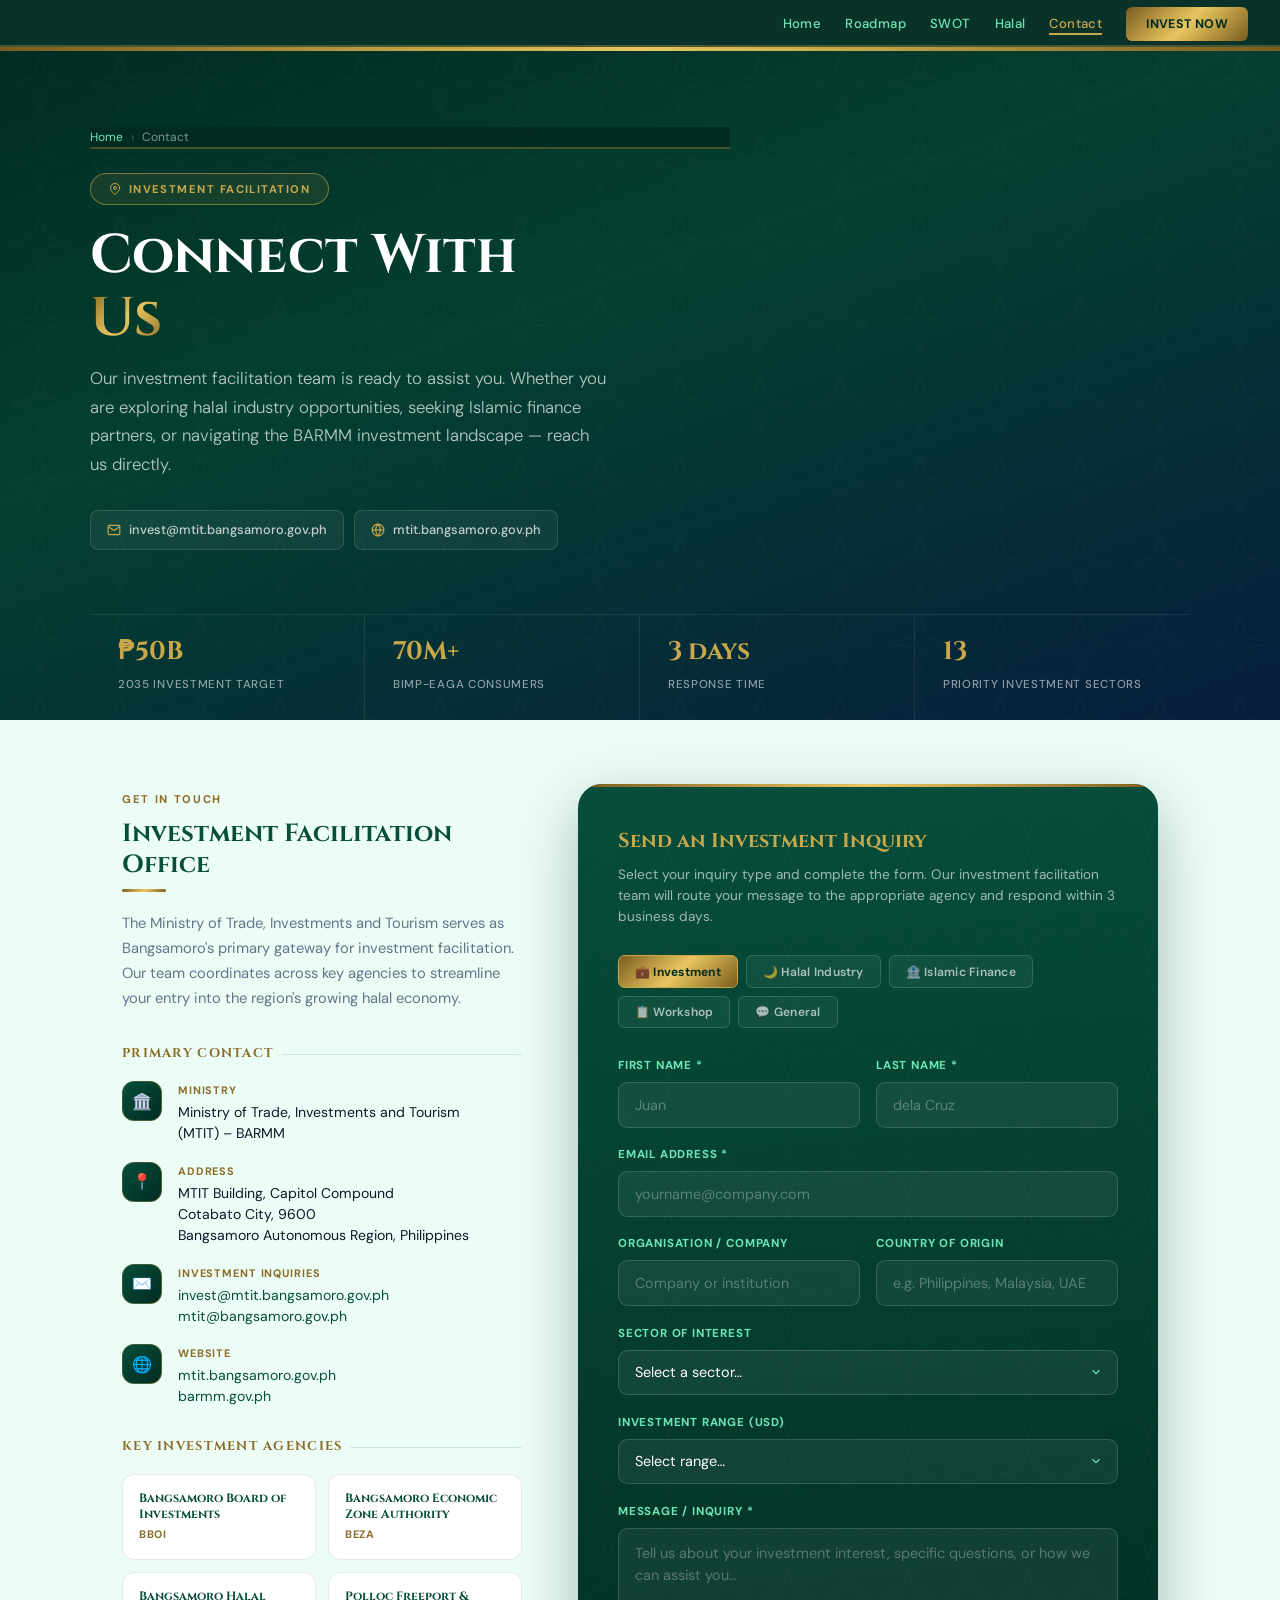
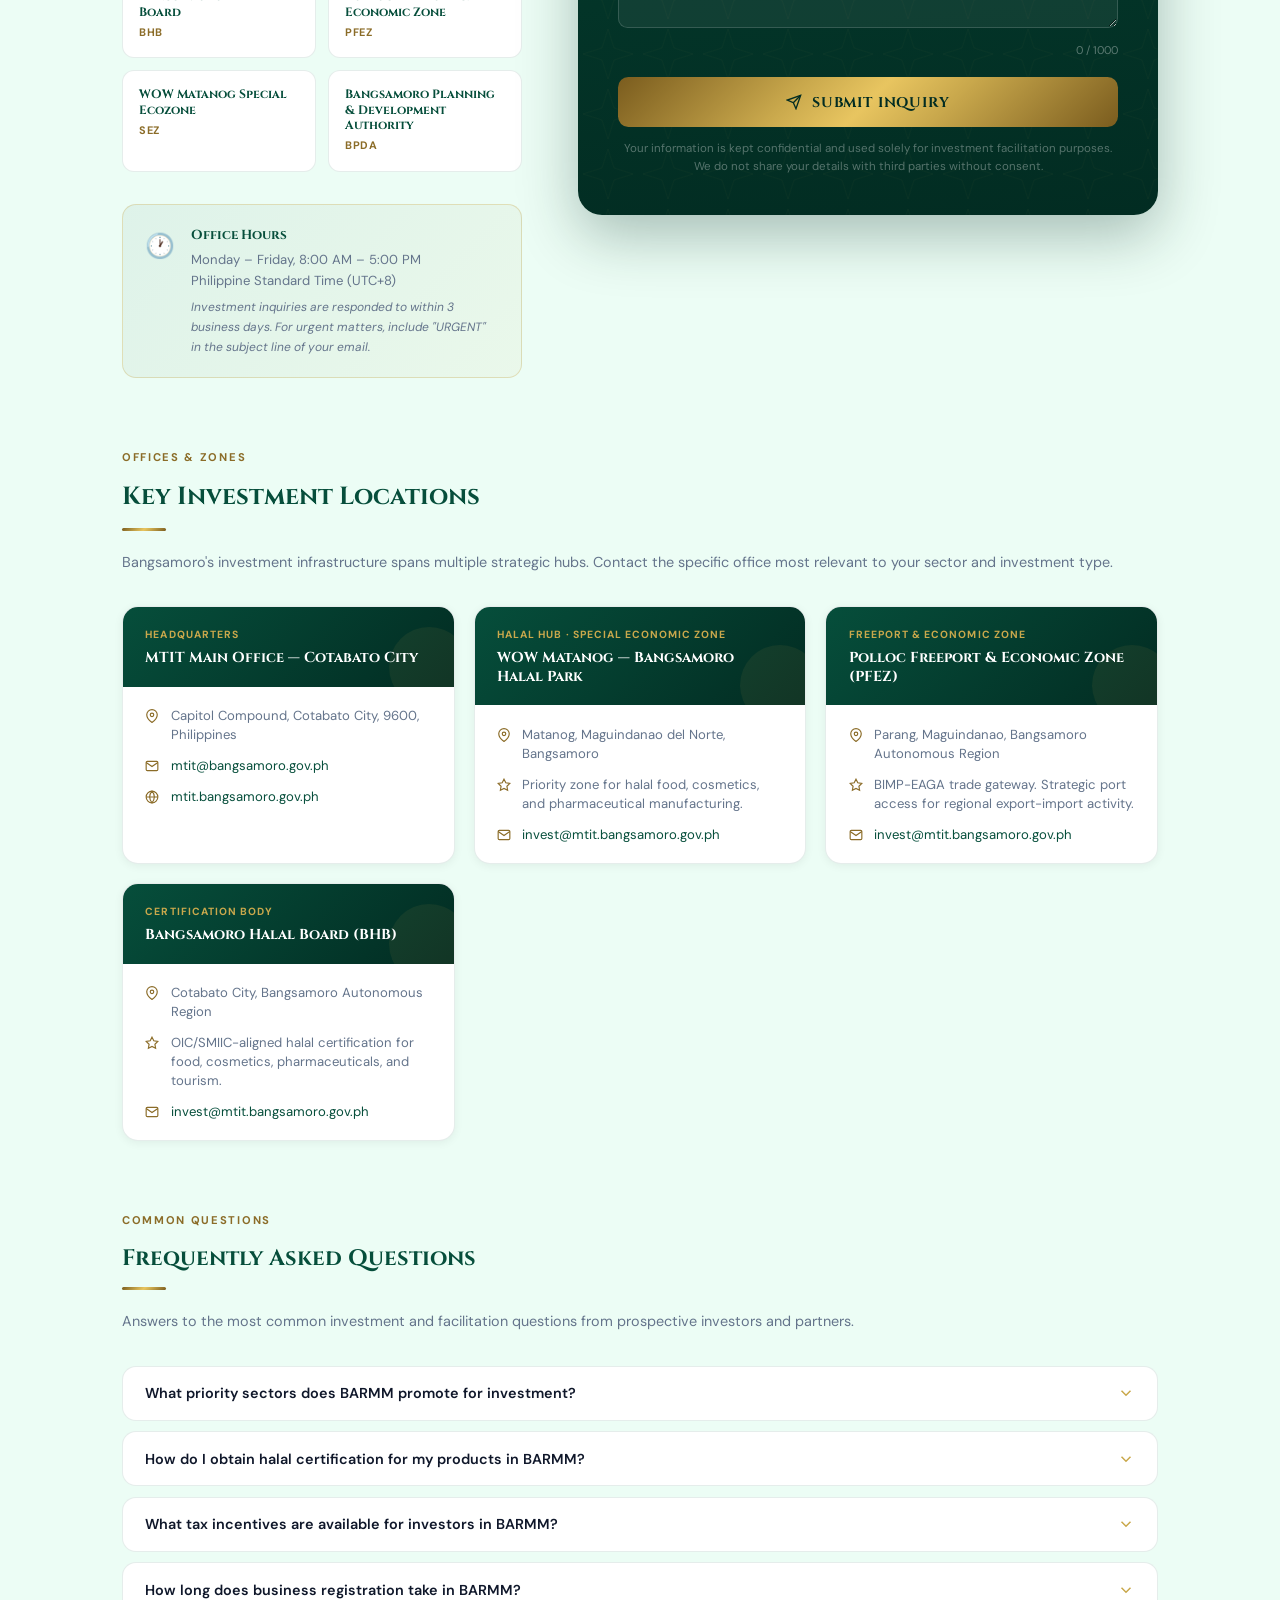
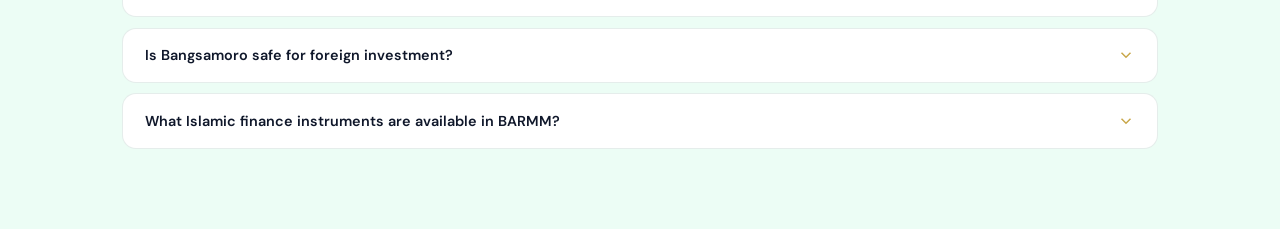
==== public/contact.html @ 267a3808 "Rename contact.html to public/contact.html" ====
<!DOCTYPE html>
<html lang="en">
<head>
  <!-- Google tag (gtag.js) -->
<script async src="https://www.googletagmanager.com/gtag/js?id=G-2CNG7D15Q7"></script>
<script>
  window.dataLayer = window.dataLayer || [];
  function gtag(){dataLayer.push(arguments);}
  gtag('js', new Date());

  gtag('config', 'G-2CNG7D15Q7');
</script>
<meta charset="UTF-8">
<meta name="viewport" content="width=device-width, initial-scale=1.0">
<meta name="description" content="Contact MTIT-BARMM — Ministry of Trade, Investments and Tourism, Bangsamoro Autonomous Region. Reach our investment facilitation team for inquiries about halal industry, Islamic finance, and business opportunities.">
<title>Contact Us | MTIT–BARMM Investment Facilitation</title>
<link href="https://fonts.googleapis.com/css2?family=Cinzel:wght@400;600;700;900&family=DM+Sans:ital,wght@0,300;0,400;0,500;0,600;1,400&display=swap" rel="stylesheet">
<style>
/* ===== DESIGN TOKENS ===== */
:root{
  --dark-green:#022c22; --primary-green:#064e3b; --mid-green:#065f46;
  --light-green:#6ee7b7; --cream:#ecfdf5; --white:#ffffff;
  --text-dark:#0f172a; --text-muted:#64748b;
  --gold:#C9A84C; --gold-light:#E8C560; --gold-dark:#8B6C28;
  --gold-border:rgba(201,168,76,0.32); --gold-border-strong:rgba(201,168,76,0.55);
  --gold-glow:rgba(201,168,76,0.18);
  --gold-grad:linear-gradient(135deg,#7a5c1e 0%,#c9a84c 35%,#e8c560 50%,#c9a84c 65%,#7a5c1e 100%);
  --shadow-sm:0 2px 10px rgba(0,0,0,.06);
  --shadow-md:0 8px 30px rgba(0,0,0,.1);
  --shadow-lg:0 20px 60px rgba(0,0,0,.15);
}
*{margin:0;padding:0;box-sizing:border-box;}
html{scroll-behavior:smooth;}
body{font-family:'DM Sans',sans-serif;background:var(--cream);color:var(--text-dark);overflow-x:hidden;line-height:1.7;}

/* ===== NAV ===== */
nav{background:rgba(2,44,34,.97);backdrop-filter:blur(16px);position:sticky;top:0;z-index:300;border-bottom:2px solid var(--gold-border);transition:box-shadow .4s;}
nav.scrolled{box-shadow:0 4px 30px rgba(0,0,0,.5);}
.nav-inner{max-width:1300px;margin:0 auto;padding:.55rem 2rem;display:flex;justify-content:space-between;align-items:center;gap:1rem;}
.nav-logo img{height:52px;width:auto;object-fit:contain;display:block;}
.nav-links{display:flex;gap:1.5rem;list-style:none;align-items:center;}
.nav-links a{color:var(--light-green);text-decoration:none;font-size:.82rem;font-weight:500;letter-spacing:.03em;transition:color .3s;position:relative;white-space:nowrap;}
.nav-links a::after{content:'';position:absolute;bottom:-3px;left:0;width:0;height:2px;background:var(--gold);transition:width .3s;}
.nav-links a:hover{color:var(--gold);}
.nav-links a:hover::after{width:100%;}
.nav-links a.active{color:var(--gold);}
.nav-links a.active::after{width:100%;}
.nav-cta{background:var(--gold-grad)!important;color:var(--dark-green)!important;padding:.55rem 1.25rem;border-radius:.4rem;font-weight:700!important;font-size:.78rem!important;letter-spacing:.04em;text-transform:uppercase;}
.nav-cta::after{display:none!important;}
.nav-cta:hover{transform:translateY(-1px);box-shadow:0 6px 20px rgba(201,168,76,.35);}

/* ===== HERO ===== */
.hero{
  position:relative;overflow:hidden;
  background:linear-gradient(160deg,var(--dark-green) 0%,#034030 40%,#071e3d 100%);
  padding:5rem 2rem 0;
  color:white;
}
.hero::before{
  content:'';position:absolute;inset:0;
  background-image:url("data:image/svg+xml,%3Csvg width='80' height='80' viewBox='0 0 80 80' xmlns='http://www.w3.org/2000/svg'%3E%3Cpath d='M40 8L46 30L68 36L46 42L40 64L34 42L12 36L34 30Z' fill='none' stroke='%23C9A84C' stroke-width='0.5' opacity='0.07'/%3E%3C/svg%3E");
  pointer-events:none;
}
.hero::after{content:'';position:absolute;top:0;left:0;right:0;height:4px;background:var(--gold-grad);}
.hero-inner{max-width:1100px;margin:0 auto;position:relative;z-index:1;}
.hero-content{max-width:640px;padding-bottom:4rem;}
.breadcrumb{display:flex;align-items:center;gap:.5rem;margin-bottom:1.5rem;font-size:.75rem;color:rgba(255,255,255,.5);}
.breadcrumb a{color:var(--light-green);text-decoration:none;transition:color .3s;}
.breadcrumb a:hover{color:var(--gold);}
.breadcrumb-sep{color:rgba(255,255,255,.3);}
.hero-eyebrow{
  display:inline-flex;align-items:center;gap:.5rem;
  background:rgba(201,168,76,.1);border:1px solid var(--gold-border-strong);
  color:var(--gold);padding:.35rem 1.1rem;border-radius:2rem;
  font-size:.7rem;font-weight:700;letter-spacing:.13em;text-transform:uppercase;margin-bottom:1.25rem;
}
.hero-content h1{font-family:'Cinzel',serif;font-size:clamp(2rem,4.5vw,3.4rem);font-weight:700;line-height:1.15;margin-bottom:.85rem;}
.hero-content h1 .gold{background:var(--gold-grad);-webkit-background-clip:text;-webkit-text-fill-color:transparent;background-clip:text;}
.hero-content .lead{font-size:1.05rem;color:rgba(255,255,255,.72);max-width:520px;font-weight:300;line-height:1.7;margin-bottom:2rem;}
.hero-quick-links{display:flex;flex-wrap:wrap;gap:.65rem;}
.quick-link{
  display:flex;align-items:center;gap:.5rem;
  background:rgba(255,255,255,.06);border:1px solid rgba(255,255,255,.12);
  color:rgba(255,255,255,.75);padding:.5rem 1rem;border-radius:.5rem;
  font-size:.8rem;font-weight:500;text-decoration:none;
  transition:all .3s;
}
.quick-link svg{width:14px;height:14px;color:var(--gold);flex-shrink:0;}
.quick-link:hover{background:rgba(201,168,76,.1);border-color:var(--gold-border-strong);color:white;}

/* Hero visual strip */
.hero-strip{
  display:grid;grid-template-columns:repeat(4,1fr);
  border-top:1px solid rgba(255,255,255,.08);
  margin-top:0;
}
.strip-item{
  padding:1.5rem 1.75rem;border-right:1px solid rgba(255,255,255,.08);
  transition:background .3s;
}
.strip-item:last-child{border-right:none;}
.strip-item:hover{background:rgba(255,255,255,.04);}
.strip-num{font-family:'Cinzel',serif;font-size:1.6rem;font-weight:700;color:var(--gold);display:block;line-height:1;margin-bottom:.25rem;}
.strip-lbl{font-size:.72rem;color:rgba(255,255,255,.55);letter-spacing:.06em;text-transform:uppercase;font-weight:500;}

/* ===== PAGE LAYOUT ===== */
.page{max-width:1100px;margin:0 auto;padding:4rem 2rem 5rem;}

/* ===== SECTION LABEL ===== */
.sec-label{display:inline-block;font-size:.7rem;font-weight:700;letter-spacing:.15em;text-transform:uppercase;color:var(--gold-dark);margin-bottom:.55rem;}
.gold-div{width:44px;height:3px;background:var(--gold-grad);border-radius:2px;margin:.6rem 0 1.2rem;}

/* ===== CONTACT GRID ===== */
.contact-grid{display:grid;grid-template-columns:1fr 1.45fr;gap:3.5rem;align-items:start;}

/* ===== INFO PANEL ===== */
.info-panel{}
.info-panel h2{font-family:'Cinzel',serif;font-size:1.55rem;color:var(--primary-green);line-height:1.25;margin-bottom:.6rem;}
.info-panel .desc{color:var(--text-muted);font-size:.92rem;line-height:1.7;margin-bottom:2rem;}

.contact-block{margin-bottom:1.8rem;}
.contact-block-title{
  font-family:'Cinzel',serif;font-size:.8rem;font-weight:700;
  color:var(--gold-dark);letter-spacing:.1em;text-transform:uppercase;
  margin-bottom:1rem;display:flex;align-items:center;gap:.5rem;
}
.contact-block-title::after{content:'';flex:1;height:1px;background:rgba(6,78,59,.12);}

.contact-detail-row{display:flex;align-items:flex-start;gap:1rem;margin-bottom:1.1rem;}
.cd-icon{
  width:40px;height:40px;flex-shrink:0;
  background:linear-gradient(135deg,var(--primary-green),var(--dark-green));
  border:1px solid var(--gold-border);border-radius:.75rem;
  display:flex;align-items:center;justify-content:center;
  color:var(--gold);font-size:1rem;
}
.cd-body{}
.cd-label{font-size:.68rem;font-weight:700;letter-spacing:.08em;text-transform:uppercase;color:var(--gold-dark);margin-bottom:.15rem;}
.cd-value{font-size:.88rem;color:var(--text-dark);line-height:1.5;}
.cd-value a{color:var(--primary-green);text-decoration:none;transition:color .3s;}
.cd-value a:hover{color:var(--gold-dark);}

/* Agency cards */
.agency-grid{display:grid;grid-template-columns:1fr 1fr;gap:.75rem;margin-bottom:2rem;}
.agency-card{
  background:white;border:1px solid rgba(6,78,59,.1);border-radius:.75rem;
  padding:1rem;transition:all .3s;
}
.agency-card:hover{border-color:var(--gold-border-strong);transform:translateY(-2px);box-shadow:var(--shadow-sm);}
.agency-card-name{font-family:'Cinzel',serif;font-size:.75rem;font-weight:700;color:var(--primary-green);margin-bottom:.15rem;line-height:1.3;}
.agency-card-abbr{font-size:.68rem;color:var(--gold-dark);font-weight:700;letter-spacing:.06em;text-transform:uppercase;}

/* Hours badge */
.hours-box{
  background:linear-gradient(135deg,rgba(6,78,59,.06),rgba(201,168,76,.06));
  border:1px solid var(--gold-border);border-radius:.875rem;
  padding:1.2rem 1.4rem;display:flex;gap:1rem;align-items:flex-start;
}
.hours-icon{font-size:1.5rem;flex-shrink:0;margin-top:.1rem;}
.hours-body{}
.hours-title{font-family:'Cinzel',serif;font-size:.82rem;font-weight:700;color:var(--primary-green);margin-bottom:.25rem;}
.hours-text{font-size:.82rem;color:var(--text-muted);line-height:1.55;}
.hours-note{font-size:.75rem;color:var(--text-muted);margin-top:.35rem;font-style:italic;}

/* ===== FORM PANEL ===== */
.form-panel{
  background:linear-gradient(175deg,var(--primary-green) 0%,var(--dark-green) 100%);
  border-radius:1.5rem;padding:2.5rem;color:white;
  box-shadow:0 20px 60px rgba(2,44,34,.3);
  position:relative;overflow:hidden;
}
.form-panel::before{
  content:'';position:absolute;inset:0;
  background-image:url("data:image/svg+xml,%3Csvg width='60' height='60' viewBox='0 0 60 60' xmlns='http://www.w3.org/2000/svg'%3E%3Cpath d='M30 5L36 24L55 30L36 36L30 55L24 36L5 30L24 24Z' fill='none' stroke='%23C9A84C' stroke-width='0.4' opacity='0.07'/%3E%3C/svg%3E");
  pointer-events:none;
}
.form-panel::after{content:'';position:absolute;top:0;left:0;right:0;height:3px;background:var(--gold-grad);}
.form-panel-inner{position:relative;z-index:1;}
.form-header{margin-bottom:1.75rem;}
.form-header h2{font-family:'Cinzel',serif;font-size:1.25rem;color:var(--gold);margin-bottom:.4rem;}
.form-header p{color:rgba(255,255,255,.62);font-size:.85rem;line-height:1.55;}

/* Inquiry type tabs */
.inquiry-tabs{display:flex;gap:.5rem;margin-bottom:1.75rem;flex-wrap:wrap;}
.inq-tab{
  padding:.45rem 1rem;border-radius:.4rem;border:1px solid rgba(255,255,255,.15);
  background:rgba(255,255,255,.05);color:rgba(255,255,255,.65);
  font-family:'DM Sans',sans-serif;font-size:.75rem;font-weight:600;
  cursor:pointer;transition:all .25s;letter-spacing:.02em;
}
.inq-tab:hover{background:rgba(255,255,255,.1);border-color:rgba(255,255,255,.3);color:white;}
.inq-tab.active{background:var(--gold-grad);color:var(--dark-green);border-color:var(--gold);font-weight:700;}
.inq-tab:focus-visible{outline:2px solid var(--gold);outline-offset:2px;}

/* Form elements */
.form-row{display:grid;grid-template-columns:1fr 1fr;gap:1rem;}
.form-group{margin-bottom:1.1rem;}
.form-group label{
  display:block;font-size:.72rem;font-weight:700;
  letter-spacing:.07em;text-transform:uppercase;color:var(--light-green);
  margin-bottom:.4rem;
}
.form-group input,
.form-group select,
.form-group textarea{
  width:100%;padding:.8rem 1rem;
  background:rgba(255,255,255,.06);
  border:1px solid rgba(255,255,255,.15);border-radius:.6rem;
  color:white;font-family:'DM Sans',sans-serif;font-size:.9rem;
  transition:border-color .3s,background .3s;outline:none;
  appearance:none;-webkit-appearance:none;
}
.form-group input::placeholder,
.form-group textarea::placeholder{color:rgba(255,255,255,.3);}
.form-group input:focus,
.form-group select:focus,
.form-group textarea:focus{
  border-color:rgba(201,168,76,.55);background:rgba(255,255,255,.09);
}
.form-group select{
  background-image:url("data:image/svg+xml,%3Csvg xmlns='http://www.w3.org/2000/svg' viewBox='0 0 24 24' fill='none' stroke='%236ee7b7' stroke-width='2'%3E%3Cpolyline points='6 9 12 15 18 9'/%3E%3C/svg%3E");
  background-repeat:no-repeat;background-position:right .85rem center;background-size:14px;
  padding-right:2.5rem;cursor:pointer;
}
.form-group select option{background:var(--dark-green);color:white;}
.form-group textarea{resize:vertical;min-height:100px;line-height:1.55;}

/* Char counter */
.input-hint{font-size:.7rem;color:rgba(255,255,255,.35);margin-top:.3rem;text-align:right;}

/* Submit button */
.submit-btn{
  width:100%;padding:.95rem;margin-top:.6rem;
  background:var(--gold-grad);color:var(--dark-green);
  border:none;border-radius:.65rem;
  font-family:'Cinzel',serif;font-size:.88rem;font-weight:700;
  letter-spacing:.06em;text-transform:uppercase;cursor:pointer;
  transition:transform .3s,box-shadow .3s;
  display:flex;align-items:center;justify-content:center;gap:.6rem;
}
.submit-btn svg{width:16px;height:16px;}
.submit-btn:hover{transform:translateY(-2px);box-shadow:0 8px 28px rgba(201,168,76,.4);}
.submit-btn:focus-visible{outline:2px solid var(--gold-light);outline-offset:2px;}
.submit-btn:disabled{opacity:.6;cursor:not-allowed;transform:none;box-shadow:none;}

.form-note{text-align:center;font-size:.72rem;color:rgba(255,255,255,.33);margin-top:.85rem;line-height:1.5;}

/* Success state */
.form-success{
  display:none;text-align:center;padding:2rem 1rem;
}
.form-success.show{display:block;}
.success-icon{font-size:3rem;margin-bottom:1rem;}
.success-title{font-family:'Cinzel',serif;color:var(--gold);font-size:1.2rem;margin-bottom:.5rem;}
.success-text{color:rgba(255,255,255,.65);font-size:.88rem;line-height:1.6;}

/* ===== MAP / LOCATION SECTION ===== */
.location-section{margin-top:4rem;}
.location-header{margin-bottom:2rem;}
.location-header h2{font-family:'Cinzel',serif;font-size:1.55rem;color:var(--primary-green);margin-bottom:.4rem;}
.location-header p{color:var(--text-muted);font-size:.9rem;}

.locations-grid{display:grid;grid-template-columns:repeat(auto-fill,minmax(270px,1fr));gap:1.2rem;}
.loc-card{
  background:white;border-radius:1rem;overflow:hidden;
  border:1px solid rgba(6,78,59,.1);box-shadow:var(--shadow-sm);
  transition:transform .3s,box-shadow .3s;
}
.loc-card:hover{transform:translateY(-4px);box-shadow:var(--shadow-md);}
.loc-card-header{
  background:linear-gradient(135deg,var(--primary-green),var(--dark-green));
  padding:1.2rem 1.4rem;color:white;position:relative;overflow:hidden;
}
.loc-card-header::after{content:'';position:absolute;bottom:-20px;right:-15px;width:80px;height:80px;background:rgba(201,168,76,.08);border-radius:50%;}
.loc-type{font-size:.65rem;font-weight:700;letter-spacing:.1em;text-transform:uppercase;color:var(--gold);margin-bottom:.3rem;}
.loc-name{font-family:'Cinzel',serif;font-size:.9rem;font-weight:700;position:relative;z-index:1;line-height:1.3;}
.loc-body{padding:1.2rem 1.4rem;}
.loc-detail{display:flex;align-items:flex-start;gap:.7rem;margin-bottom:.75rem;}
.loc-detail:last-child{margin-bottom:0;}
.loc-detail svg{width:14px;height:14px;color:var(--gold-dark);flex-shrink:0;margin-top:.2rem;}
.loc-detail span{font-size:.82rem;color:var(--text-muted);line-height:1.45;}
.loc-detail a{color:var(--primary-green);text-decoration:none;transition:color .3s;}
.loc-detail a:hover{color:var(--gold-dark);}

/* ===== FAQ SECTION ===== */
.faq-section{margin-top:4rem;}
.faq-header{margin-bottom:2rem;}
.faq-header h2{font-family:'Cinzel',serif;font-size:1.4rem;color:var(--primary-green);margin-bottom:.35rem;}
.faq-header p{color:var(--text-muted);font-size:.9rem;}
.faq-list{display:flex;flex-direction:column;gap:.65rem;}
.faq-item{background:white;border-radius:.875rem;border:1px solid rgba(6,78,59,.1);overflow:hidden;transition:border-color .3s;}
.faq-item:hover{border-color:rgba(6,78,59,.22);}
.faq-question{
  width:100%;display:flex;align-items:center;justify-content:space-between;
  padding:1.1rem 1.4rem;background:none;border:none;cursor:pointer;
  text-align:left;gap:1rem;
  font-family:'DM Sans',sans-serif;font-size:.9rem;font-weight:600;color:var(--text-dark);
  transition:background .25s;
}
.faq-question:hover{background:rgba(6,78,59,.03);}
.faq-question:focus-visible{outline:2px solid var(--gold);outline-offset:-2px;}
.faq-chevron{width:18px;height:18px;color:var(--gold);flex-shrink:0;transition:transform .3s;}
.faq-item.open .faq-chevron{transform:rotate(180deg);}
.faq-answer{
  max-height:0;overflow:hidden;
  transition:max-height .35s ease,padding .35s ease;
  padding:0 1.4rem;
}
.faq-item.open .faq-answer{max-height:300px;padding:0 1.4rem 1.2rem;}
.faq-answer p{font-size:.86rem;color:var(--text-muted);line-height:1.65;}
.faq-answer a{color:var(--primary-green);text-decoration:none;}
.faq-answer a:hover{color:var(--gold-dark);}

/* ===== SOCIAL / CTA BAR ===== */
.cta-bar{
  margin-top:4rem;
  background:linear-gradient(135deg,var(--primary-green),var(--dark-green));
  border-radius:1.25rem;padding:2.5rem 3rem;
  display:flex;align-items:center;justify-content:space-between;gap:2rem;
  flex-wrap:wrap;position:relative;overflow:hidden;
}
.cta-bar::before{content:'';position:absolute;inset:0;background-image:url("data:image/svg+xml,%3Csvg width='80' height='80' viewBox='0 0 80 80' xmlns='http://www.w3.org/2000/svg'%3E%3Cpath d='M40 8L46 30L68 36L46 42L40 64L34 42L12 36L34 30Z' fill='none' stroke='%23C9A84C' stroke-width='0.4' opacity='0.06'/%3E%3C/svg%3E');pointer-events:none;}
.cta-bar::after{content:'';position:absolute;top:0;left:0;right:0;height:3px;background:var(--gold-grad);}
.cta-bar-text{position:relative;z-index:1;}
.cta-bar-text h3{font-family:'Cinzel',serif;color:var(--gold);font-size:1.2rem;margin-bottom:.3rem;}
.cta-bar-text p{color:rgba(255,255,255,.62);font-size:.88rem;}
.cta-bar-actions{display:flex;gap:.75rem;flex-wrap:wrap;position:relative;z-index:1;}
.cta-bar-btn{
  display:flex;align-items:center;gap:.5rem;
  padding:.75rem 1.4rem;border-radius:.55rem;
  font-family:'DM Sans',sans-serif;font-size:.82rem;font-weight:700;
  text-decoration:none;letter-spacing:.03em;transition:all .3s;
}
.cta-bar-btn.primary{background:var(--gold-grad);color:var(--dark-green);}
.cta-bar-btn.primary:hover{transform:translateY(-2px);box-shadow:0 8px 25px rgba(201,168,76,.35);}
.cta-bar-btn.secondary{background:rgba(255,255,255,.07);color:rgba(255,255,255,.8);border:1px solid rgba(255,255,255,.18);}
.cta-bar-btn.secondary:hover{background:rgba(255,255,255,.12);color:white;border-color:rgba(255,255,255,.3);}
.cta-bar-btn svg{width:15px;height:15px;}

/* ===== FADE-IN ===== */
.fi{opacity:0;transform:translateY(22px);transition:opacity .7s ease,transform .7s ease;}
.fi.vis{opacity:1;transform:none;}
.fi-1{transition-delay:.08s;}.fi-2{transition-delay:.16s;}.fi-3{transition-delay:.24s;}.fi-4{transition-delay:.32s;}

/* ===== RESPONSIVE ===== */
@media(max-width:1024px){.contact-grid{grid-template-columns:1fr;gap:2.5rem;}.hero-strip{grid-template-columns:repeat(2,1fr);}.footer-top{grid-template-columns:1fr 1fr;}}
@media(max-width:768px){.nav-links{display:none;}.hero-strip{grid-template-columns:1fr;}.form-row{grid-template-columns:1fr;}.cta-bar{flex-direction:column;align-items:flex-start;padding:2rem;}.agency-grid{grid-template-columns:1fr;}.locations-grid{grid-template-columns:1fr;}.footer-top{grid-template-columns:1fr;}}
@media(max-width:480px){.page{padding:3rem 1rem 4rem;}.inquiry-tabs{flex-direction:column;}}
::-webkit-scrollbar{width:5px;height:5px;}
::-webkit-scrollbar-track{background:var(--cream);}
::-webkit-scrollbar-thumb{background:var(--gold-dark);border-radius:3px;}
</style>
</head>
<body>

<!-- NAV -->
<nav id="navbar" role="navigation" aria-label="Main navigation">
  <div class="nav-inner">
    <a href="index.html" class="nav-logo" aria-label="BARMM MTIT — Home">
      <img src="https://mtit.bangsamoro.gov.ph/wp-content/uploads/2024/04/MTIT-HEADER-2024.png" alt="Ministry of Trade, Investments and Tourism – BARMM" onerror="this.style.display='none'">
    </a>
    <ul class="nav-links" role="list">
      <li><a href="index.html">Home</a></li>
      <li><a href="index.html#roadmap">Roadmap</a></li>
      <li><a href="index.html#swot">SWOT</a></li>
      <li><a href="index.html#halal">Halal</a></li>
      <li><a href="contact.html" class="active">Contact</a></li>
      <li><a href="#inquiry-form" class="nav-cta">Invest Now</a></li>
    </ul>
  </div>
</nav>

<!-- HERO -->
<header class="hero" role="banner">
  <div class="hero-inner">
    <div class="hero-content">
      <nav class="breadcrumb" aria-label="Breadcrumb">
        <a href="index.html">Home</a>
        <span class="breadcrumb-sep" aria-hidden="true">›</span>
        <span aria-current="page">Contact</span>
      </nav>
      <div class="hero-eyebrow">
        <svg width="12" height="12" viewBox="0 0 24 24" fill="none" stroke="currentColor" stroke-width="2" aria-hidden="true"><path d="M21 10c0 7-9 13-9 13s-9-6-9-13a9 9 0 0118 0z"/><circle cx="12" cy="10" r="3"/></svg>
        Investment Facilitation
      </div>
      <h1>Connect With<br><span class="gold">Us</span></h1>
      <p class="lead">Our investment facilitation team is ready to assist you. Whether you are exploring halal industry opportunities, seeking Islamic finance partners, or navigating the BARMM investment landscape — reach us directly.</p>
      <div class="hero-quick-links">
        <a href="mailto:invest@mtit.bangsamoro.gov.ph" class="quick-link">
          <svg viewBox="0 0 24 24" fill="none" stroke="currentColor" stroke-width="2" aria-hidden="true"><path d="M4 4h16c1.1 0 2 .9 2 2v12c0 1.1-.9 2-2 2H4c-1.1 0-2-.9-2-2V6c0-1.1.9-2 2-2z"/><polyline points="22,6 12,13 2,6"/></svg>
          invest@mtit.bangsamoro.gov.ph
        </a>
        <a href="https://mtit.bangsamoro.gov.ph" target="_blank" rel="noopener" class="quick-link">
          <svg viewBox="0 0 24 24" fill="none" stroke="currentColor" stroke-width="2" aria-hidden="true"><circle cx="12" cy="12" r="10"/><line x1="2" y1="12" x2="22" y2="12"/><path d="M12 2a15.3 15.3 0 014 10 15.3 15.3 0 01-4 10 15.3 15.3 0 01-4-10 15.3 15.3 0 014-10z"/></svg>
          mtit.bangsamoro.gov.ph
        </a>
      </div>
    </div>
    <!-- strip -->
    <div class="hero-strip" role="list" aria-label="Key facts">
      <div class="strip-item" role="listitem"><span class="strip-num">₱50B</span><span class="strip-lbl">2035 Investment Target</span></div>
      <div class="strip-item" role="listitem"><span class="strip-num">70M+</span><span class="strip-lbl">BIMP-EAGA Consumers</span></div>
      <div class="strip-item" role="listitem"><span class="strip-num">3 days</span><span class="strip-lbl">Response Time</span></div>
      <div class="strip-item" role="listitem"><span class="strip-num">13</span><span class="strip-lbl">Priority Investment Sectors</span></div>
    </div>
  </div>
</header>

<!-- PAGE BODY -->
<div class="page">

  <!-- MAIN CONTACT GRID -->
  <div class="contact-grid fi" id="inquiry-form">

    <!-- LEFT: INFO -->
    <aside class="info-panel" aria-label="Contact information">
      <span class="sec-label">Get In Touch</span>
      <h2>Investment Facilitation Office</h2>
      <div class="gold-div"></div>
      <p class="desc">The Ministry of Trade, Investments and Tourism serves as Bangsamoro's primary gateway for investment facilitation. Our team coordinates across key agencies to streamline your entry into the region's growing halal economy.</p>

      <div class="contact-block">
        <div class="contact-block-title">Primary Contact</div>

        <div class="contact-detail-row">
          <div class="cd-icon" aria-hidden="true">🏛️</div>
          <div class="cd-body">
            <div class="cd-label">Ministry</div>
            <div class="cd-value">Ministry of Trade, Investments and Tourism<br>(MTIT) – BARMM</div>
          </div>
        </div>

        <div class="contact-detail-row">
          <div class="cd-icon" aria-hidden="true">📍</div>
          <div class="cd-body">
            <div class="cd-label">Address</div>
            <div class="cd-value">MTIT Building, Capitol Compound<br>Cotabato City, 9600<br>Bangsamoro Autonomous Region, Philippines</div>
          </div>
        </div>

        <div class="contact-detail-row">
          <div class="cd-icon" aria-hidden="true">✉️</div>
          <div class="cd-body">
            <div class="cd-label">Investment Inquiries</div>
            <div class="cd-value">
              <a href="mailto:invest@mtit.bangsamoro.gov.ph">invest@mtit.bangsamoro.gov.ph</a><br>
              <a href="mailto:mtit@bangsamoro.gov.ph">mtit@bangsamoro.gov.ph</a>
            </div>
          </div>
        </div>

        <div class="contact-detail-row">
          <div class="cd-icon" aria-hidden="true">🌐</div>
          <div class="cd-body">
            <div class="cd-label">Website</div>
            <div class="cd-value">
              <a href="https://mtit.bangsamoro.gov.ph" target="_blank" rel="noopener">mtit.bangsamoro.gov.ph</a><br>
              <a href="https://barmm.gov.ph" target="_blank" rel="noopener">barmm.gov.ph</a>
            </div>
          </div>
        </div>
      </div>

      <div class="contact-block">
        <div class="contact-block-title">Key Investment Agencies</div>
        <div class="agency-grid">
          <div class="agency-card"><div class="agency-card-name">Bangsamoro Board of Investments</div><div class="agency-card-abbr">BBOI</div></div>
          <div class="agency-card"><div class="agency-card-name">Bangsamoro Economic Zone Authority</div><div class="agency-card-abbr">BEZA</div></div>
          <div class="agency-card"><div class="agency-card-name">Bangsamoro Halal Board</div><div class="agency-card-abbr">BHB</div></div>
          <div class="agency-card"><div class="agency-card-name">Polloc Freeport &amp; Economic Zone</div><div class="agency-card-abbr">PFEZ</div></div>
          <div class="agency-card"><div class="agency-card-name">WOW Matanog Special Ecozone</div><div class="agency-card-abbr">SEZ</div></div>
          <div class="agency-card"><div class="agency-card-name">Bangsamoro Planning &amp; Development Authority</div><div class="agency-card-abbr">BPDA</div></div>
        </div>
      </div>

      <div class="hours-box">
        <div class="hours-icon" aria-hidden="true">🕐</div>
        <div class="hours-body">
          <div class="hours-title">Office Hours</div>
          <div class="hours-text">Monday – Friday, 8:00 AM – 5:00 PM<br>Philippine Standard Time (UTC+8)</div>
          <div class="hours-note">Investment inquiries are responded to within 3 business days. For urgent matters, include "URGENT" in the subject line of your email.</div>
        </div>
      </div>
    </aside>

    <!-- RIGHT: FORM -->
    <div class="form-panel" id="form-panel" role="main" aria-label="Investment inquiry form">
      <div class="form-panel-inner">
        <div class="form-header">
          <h2>Send an Investment Inquiry</h2>
          <p>Select your inquiry type and complete the form. Our investment facilitation team will route your message to the appropriate agency and respond within 3 business days.</p>
        </div>

        <!-- Inquiry type tabs -->
        <div class="inquiry-tabs" role="tablist" aria-label="Inquiry type">
          <button class="inq-tab active" role="tab" aria-selected="true" onclick="setTab(this,'investment')" data-tab="investment">💼 Investment</button>
          <button class="inq-tab" role="tab" aria-selected="false" onclick="setTab(this,'halal')" data-tab="halal">🌙 Halal Industry</button>
          <button class="inq-tab" role="tab" aria-selected="false" onclick="setTab(this,'finance')" data-tab="finance">🏦 Islamic Finance</button>
          <button class="inq-tab" role="tab" aria-selected="false" onclick="setTab(this,'workshop')" data-tab="workshop">📋 Workshop</button>
          <button class="inq-tab" role="tab" aria-selected="false" onclick="setTab(this,'general')" data-tab="general">💬 General</button>
        </div>

        <!-- Form -->
        <form id="inquiryForm" novalidate aria-label="Investment inquiry" onsubmit="handleSubmit(event)">
          <input type="hidden" name="inquiry_type" id="inquiry_type" value="investment">

          <div class="form-row">
            <div class="form-group">
              <label for="first_name">First Name <span aria-hidden="true">*</span></label>
              <input type="text" id="first_name" name="first_name" placeholder="Juan" required autocomplete="given-name">
            </div>
            <div class="form-group">
              <label for="last_name">Last Name <span aria-hidden="true">*</span></label>
              <input type="text" id="last_name" name="last_name" placeholder="dela Cruz" required autocomplete="family-name">
            </div>
          </div>

          <div class="form-group">
            <label for="email">Email Address <span aria-hidden="true">*</span></label>
            <input type="email" id="email" name="email" placeholder="yourname@company.com" required autocomplete="email">
          </div>

          <div class="form-row">
            <div class="form-group">
              <label for="organisation">Organisation / Company</label>
              <input type="text" id="organisation" name="organisation" placeholder="Company or institution" autocomplete="organization">
            </div>
            <div class="form-group">
              <label for="country">Country of Origin</label>
              <input type="text" id="country" name="country" placeholder="e.g. Philippines, Malaysia, UAE" autocomplete="country-name">
            </div>
          </div>

          <div class="form-group" id="sector-group">
            <label for="sector">Sector of Interest</label>
            <select id="sector" name="sector">
              <option value="" disabled selected>Select a sector…</option>
              <option>Halal Food &amp; Beverage</option>
              <option>Halal Cosmetics &amp; Personal Care</option>
              <option>Halal Pharmaceuticals</option>
              <option>Islamic Finance &amp; Banking</option>
              <option>Agribusiness &amp; Fisheries</option>
              <option>Renewable Energy</option>
              <option>Tourism &amp; Hospitality</option>
              <option>Digital Infrastructure &amp; ICT</option>
              <option>Manufacturing &amp; Ecozone</option>
              <option>Infrastructure &amp; Logistics</option>
              <option>Other</option>
            </select>
          </div>

          <div class="form-group" id="investment-range-group">
            <label for="investment_range">Investment Range (USD)</label>
            <select id="investment_range" name="investment_range">
              <option value="" disabled selected>Select range…</option>
              <option>Under $100,000</option>
              <option>$100,000 – $500,000</option>
              <option>$500,000 – $1 Million</option>
              <option>$1M – $5M</option>
              <option>$5M – $10M</option>
              <option>Above $10M</option>
              <option>Prefer not to disclose</option>
            </select>
          </div>

          <div class="form-group">
            <label for="message">Message / Inquiry <span aria-hidden="true">*</span></label>
            <textarea id="message" name="message" placeholder="Tell us about your investment interest, specific questions, or how we can assist you…" required maxlength="1000" oninput="updateCount(this)"></textarea>
            <div class="input-hint"><span id="char-count">0</span> / 1000</div>
          </div>

          <button type="submit" class="submit-btn" id="submitBtn">
            <svg viewBox="0 0 24 24" fill="none" stroke="currentColor" stroke-width="2" aria-hidden="true"><line x1="22" y1="2" x2="11" y2="13"/><polygon points="22 2 15 22 11 13 2 9 22 2"/></svg>
            Submit Inquiry
          </button>

          <p class="form-note" role="note">Your information is kept confidential and used solely for investment facilitation purposes.<br>We do not share your details with third parties without consent.</p>
        </form>

        <!-- Success message -->
        <div class="form-success" id="formSuccess" aria-live="polite" aria-atomic="true">
          <div class="success-icon" aria-hidden="true">✅</div>
          <div class="success-title">Inquiry Submitted Successfully</div>
          <p class="success-text">Thank you for reaching out. Our investment facilitation team will review your inquiry and respond within 3 business days at the email address you provided.<br><br>For urgent matters, email us directly at <a href="mailto:invest@mtit.bangsamoro.gov.ph" style="color:var(--light-green)">invest@mtit.bangsamoro.gov.ph</a></p>
        </div>
      </div>
    </div>

  </div><!-- /contact-grid -->

  <!-- OFFICES -->
  <div class="location-section fi">
    <div class="location-header">
      <span class="sec-label">Offices &amp; Zones</span>
      <h2>Key Investment Locations</h2>
      <div class="gold-div"></div>
      <p>Bangsamoro's investment infrastructure spans multiple strategic hubs. Contact the specific office most relevant to your sector and investment type.</p>
    </div>
    <div class="locations-grid">

      <div class="loc-card fi fi-1">
        <div class="loc-card-header">
          <div class="loc-type">Headquarters</div>
          <div class="loc-name">MTIT Main Office — Cotabato City</div>
        </div>
        <div class="loc-body">
          <div class="loc-detail">
            <svg viewBox="0 0 24 24" fill="none" stroke="currentColor" stroke-width="2" aria-hidden="true"><path d="M21 10c0 7-9 13-9 13s-9-6-9-13a9 9 0 0118 0z"/><circle cx="12" cy="10" r="3"/></svg>
            <span>Capitol Compound, Cotabato City, 9600, Philippines</span>
          </div>
          <div class="loc-detail">
            <svg viewBox="0 0 24 24" fill="none" stroke="currentColor" stroke-width="2" aria-hidden="true"><path d="M4 4h16c1.1 0 2 .9 2 2v12c0 1.1-.9 2-2 2H4c-1.1 0-2-.9-2-2V6c0-1.1.9-2 2-2z"/><polyline points="22,6 12,13 2,6"/></svg>
            <span><a href="mailto:mtit@bangsamoro.gov.ph">mtit@bangsamoro.gov.ph</a></span>
          </div>
          <div class="loc-detail">
            <svg viewBox="0 0 24 24" fill="none" stroke="currentColor" stroke-width="2" aria-hidden="true"><circle cx="12" cy="12" r="10"/><line x1="2" y1="12" x2="22" y2="12"/><path d="M12 2a15.3 15.3 0 014 10 15.3 15.3 0 01-4 10 15.3 15.3 0 01-4-10 15.3 15.3 0 014-10z"/></svg>
            <span><a href="https://mtit.bangsamoro.gov.ph" target="_blank" rel="noopener">mtit.bangsamoro.gov.ph</a></span>
          </div>
        </div>
      </div>

      <div class="loc-card fi fi-2">
        <div class="loc-card-header">
          <div class="loc-type">Halal Hub · Special Economic Zone</div>
          <div class="loc-name">WOW Matanog — Bangsamoro Halal Park</div>
        </div>
        <div class="loc-body">
          <div class="loc-detail">
            <svg viewBox="0 0 24 24" fill="none" stroke="currentColor" stroke-width="2" aria-hidden="true"><path d="M21 10c0 7-9 13-9 13s-9-6-9-13a9 9 0 0118 0z"/><circle cx="12" cy="10" r="3"/></svg>
            <span>Matanog, Maguindanao del Norte, Bangsamoro</span>
          </div>
          <div class="loc-detail">
            <svg viewBox="0 0 24 24" fill="none" stroke="currentColor" stroke-width="2" aria-hidden="true"><polygon points="12 2 15.09 8.26 22 9.27 17 14.14 18.18 21.02 12 17.77 5.82 21.02 7 14.14 2 9.27 8.91 8.26 12 2"/></svg>
            <span>Priority zone for halal food, cosmetics, and pharmaceutical manufacturing.</span>
          </div>
          <div class="loc-detail">
            <svg viewBox="0 0 24 24" fill="none" stroke="currentColor" stroke-width="2" aria-hidden="true"><path d="M4 4h16c1.1 0 2 .9 2 2v12c0 1.1-.9 2-2 2H4c-1.1 0-2-.9-2-2V6c0-1.1.9-2 2-2z"/><polyline points="22,6 12,13 2,6"/></svg>
            <span><a href="mailto:invest@mtit.bangsamoro.gov.ph">invest@mtit.bangsamoro.gov.ph</a></span>
          </div>
        </div>
      </div>

      <div class="loc-card fi fi-3">
        <div class="loc-card-header">
          <div class="loc-type">Freeport &amp; Economic Zone</div>
          <div class="loc-name">Polloc Freeport &amp; Economic Zone (PFEZ)</div>
        </div>
        <div class="loc-body">
          <div class="loc-detail">
            <svg viewBox="0 0 24 24" fill="none" stroke="currentColor" stroke-width="2" aria-hidden="true"><path d="M21 10c0 7-9 13-9 13s-9-6-9-13a9 9 0 0118 0z"/><circle cx="12" cy="10" r="3"/></svg>
            <span>Parang, Maguindanao, Bangsamoro Autonomous Region</span>
          </div>
          <div class="loc-detail">
            <svg viewBox="0 0 24 24" fill="none" stroke="currentColor" stroke-width="2" aria-hidden="true"><polygon points="12 2 15.09 8.26 22 9.27 17 14.14 18.18 21.02 12 17.77 5.82 21.02 7 14.14 2 9.27 8.91 8.26 12 2"/></svg>
            <span>BIMP-EAGA trade gateway. Strategic port access for regional export-import activity.</span>
          </div>
          <div class="loc-detail">
            <svg viewBox="0 0 24 24" fill="none" stroke="currentColor" stroke-width="2" aria-hidden="true"><path d="M4 4h16c1.1 0 2 .9 2 2v12c0 1.1-.9 2-2 2H4c-1.1 0-2-.9-2-2V6c0-1.1.9-2 2-2z"/><polyline points="22,6 12,13 2,6"/></svg>
            <span><a href="mailto:invest@mtit.bangsamoro.gov.ph">invest@mtit.bangsamoro.gov.ph</a></span>
          </div>
        </div>
      </div>

      <div class="loc-card fi fi-4">
        <div class="loc-card-header">
          <div class="loc-type">Certification Body</div>
          <div class="loc-name">Bangsamoro Halal Board (BHB)</div>
        </div>
        <div class="loc-body">
          <div class="loc-detail">
            <svg viewBox="0 0 24 24" fill="none" stroke="currentColor" stroke-width="2" aria-hidden="true"><path d="M21 10c0 7-9 13-9 13s-9-6-9-13a9 9 0 0118 0z"/><circle cx="12" cy="10" r="3"/></svg>
            <span>Cotabato City, Bangsamoro Autonomous Region</span>
          </div>
          <div class="loc-detail">
            <svg viewBox="0 0 24 24" fill="none" stroke="currentColor" stroke-width="2" aria-hidden="true"><polygon points="12 2 15.09 8.26 22 9.27 17 14.14 18.18 21.02 12 17.77 5.82 21.02 7 14.14 2 9.27 8.91 8.26 12 2"/></svg>
            <span>OIC/SMIIC-aligned halal certification for food, cosmetics, pharmaceuticals, and tourism.</span>
          </div>
          <div class="loc-detail">
            <svg viewBox="0 0 24 24" fill="none" stroke="currentColor" stroke-width="2" aria-hidden="true"><path d="M4 4h16c1.1 0 2 .9 2 2v12c0 1.1-.9 2-2 2H4c-1.1 0-2-.9-2-2V6c0-1.1.9-2 2-2z"/><polyline points="22,6 12,13 2,6"/></svg>
            <span><a href="mailto:invest@mtit.bangsamoro.gov.ph">invest@mtit.bangsamoro.gov.ph</a></span>
          </div>
        </div>
      </div>

    </div>
  </div><!-- /location-section -->

  <!-- FAQ -->
  <div class="faq-section fi">
    <div class="faq-header">
      <span class="sec-label">Common Questions</span>
      <h2>Frequently Asked Questions</h2>
      <div class="gold-div"></div>
      <p>Answers to the most common investment and facilitation questions from prospective investors and partners.</p>
    </div>
    <div class="faq-list" role="list">

      <div class="faq-item" role="listitem">
        <button class="faq-question" aria-expanded="false" onclick="toggleFaq(this)">
          What priority sectors does BARMM promote for investment?
          <svg class="faq-chevron" viewBox="0 0 24 24" fill="none" stroke="currentColor" stroke-width="2" aria-hidden="true"><polyline points="6 9 12 15 18 9"/></svg>
        </button>
        <div class="faq-answer" role="region">
          <p>BARMM's Strategic Investment Priorities Plan (SIPP) identifies 13 priority categories. Key sectors include halal food &amp; beverage, halal cosmetics and pharmaceuticals, Islamic finance (banking, Takaful, Sukuk), agribusiness and fisheries, renewable energy, tourism and hospitality, digital infrastructure, and ecozone-based manufacturing. The Bangsamoro Board of Investments (BBOI) can provide sector-specific incentive packages.</p>
        </div>
      </div>

      <div class="faq-item" role="listitem">
        <button class="faq-question" aria-expanded="false" onclick="toggleFaq(this)">
          How do I obtain halal certification for my products in BARMM?
          <svg class="faq-chevron" viewBox="0 0 24 24" fill="none" stroke="currentColor" stroke-width="2" aria-hidden="true"><polyline points="6 9 12 15 18 9"/></svg>
        </button>
        <div class="faq-answer" role="region">
          <p>The Bangsamoro Halal Board (BHB) is the regional certification authority. Certification processes are being aligned with OIC/SMIIC international standards covering food (OIC/SMIIC 1:2019), cosmetics (OIC/SMIIC 4:2018), tourism (OIC/SMIIC 9:2019), and supply chain management (OIC/SMIIC 17:2020). Contact our investment facilitation team at <a href="mailto:invest@mtit.bangsamoro.gov.ph">invest@mtit.bangsamoro.gov.ph</a> to initiate the BHB referral process.</p>
        </div>
      </div>

      <div class="faq-item" role="listitem">
        <button class="faq-question" aria-expanded="false" onclick="toggleFaq(this)">
          What tax incentives are available for investors in BARMM?
          <svg class="faq-chevron" viewBox="0 0 24 24" fill="none" stroke="currentColor" stroke-width="2" aria-hidden="true"><polyline points="6 9 12 15 18 9"/></svg>
        </button>
        <div class="faq-answer" role="region">
          <p>The BBOI and Bangsamoro Economic Zone Authority (BEZA) offer a range of fiscal incentives aligned with the national Strategic Investment Priorities Plan (SIPP) and the Bangsamoro Organic Law's autonomous fiscal provisions. These include income tax holidays, tax and duty exemptions on capital equipment imports, and special ecozone privileges at PFEZ and WOW Matanog SEZ. Contact BBOI directly through our facilitation desk for a customised incentive package based on your investment profile.</p>
        </div>
      </div>

      <div class="faq-item" role="listitem">
        <button class="faq-question" aria-expanded="false" onclick="toggleFaq(this)">
          How long does business registration take in BARMM?
          <svg class="faq-chevron" viewBox="0 0 24 24" fill="none" stroke="currentColor" stroke-width="2" aria-hidden="true"><polyline points="6 9 12 15 18 9"/></svg>
        </button>
        <div class="faq-answer" role="region">
          <p>BARMM is targeting a 1-day business registration time through the Bangsamoro Business Name Registration (BBNR) digital platform under the Bangsamoro e-Governance Master Plan (BEGMP). The one-stop investment facilitation centres are designed to process permits and licences within 7 days once the system reaches full operationalisation (targeted by 2028). Current processing times vary by municipality; our desk can advise on the fastest pathway for your specific business type.</p>
        </div>
      </div>

      <div class="faq-item" role="listitem">
        <button class="faq-question" aria-expanded="false" onclick="toggleFaq(this)">
          Is Bangsamoro safe for foreign investment?
          <svg class="faq-chevron" viewBox="0 0 24 24" fill="none" stroke="currentColor" stroke-width="2" aria-hidden="true"><polyline points="6 9 12 15 18 9"/></svg>
        </button>
        <div class="faq-answer" role="region">
          <p>BARMM has made significant strides since the signing of the Comprehensive Agreement on the Bangsamoro (CAB) in 2014 and the enactment of the Bangsamoro Organic Law (BOL) in 2018. Poverty incidence has fallen from 55.9% in 2018 to 23.5% in 2023, and new investments reached ₱3.5 billion in 2024. Mainland provinces such as Maguindanao del Norte, Maguindanao del Sur, Lanao del Sur, Basilan, and Cotabato City have active and growing business communities. Our facilitation team can provide current security advisories and connect you with existing investors for ground-level perspectives.</p>
        </div>
      </div>

      <div class="faq-item" role="listitem">
        <button class="faq-question" aria-expanded="false" onclick="toggleFaq(this)">
          What Islamic finance instruments are available in BARMM?
          <svg class="faq-chevron" viewBox="0 0 24 24" fill="none" stroke="currentColor" stroke-width="2" aria-hidden="true"><polyline points="6 9 12 15 18 9"/></svg>
        </button>
        <div class="faq-answer" role="region">
          <p>The Bangsamoro Islamic Finance Roadmap (2024–2028) targets a functional Shariah-compliant financial system by 2028. Development priorities include Islamic banking foundations, microfinance and Waqf (Islamic endowment) instruments, Takaful (Islamic insurance) operations, and a Sukuk (Islamic bond) capital market. The roadmap aligns with national Islamic banking legislation and regional development goals. Contact our team for referrals to Islamic banking partners currently operating in the region.</p>
        </div>
      </div>

    </div>
  </div>

<script>
/* ===== NAV scroll ===== */
window.addEventListener('scroll',()=>{
  document.getElementById('navbar').classList.toggle('scrolled',window.scrollY>40);
},{passive:true});

/* ===== Fade-in observer ===== */
const obs=new IntersectionObserver(entries=>{
  entries.forEach(e=>{if(e.isIntersecting){e.target.classList.add('vis');obs.unobserve(e.target);}});
},{threshold:.07,rootMargin:'0px 0px -25px 0px'});
document.querySelectorAll('.fi').forEach(el=>obs.observe(el));

/* ===== Inquiry type tabs ===== */
function setTab(btn, type){
  document.querySelectorAll('.inq-tab').forEach(t=>{
    t.classList.remove('active');
    t.setAttribute('aria-selected','false');
  });
  btn.classList.add('active');
  btn.setAttribute('aria-selected','true');
  document.getElementById('inquiry_type').value=type;

  // Adjust form fields by type
  const rangeGroup=document.getElementById('investment-range-group');
  const sectorGroup=document.getElementById('sector-group');
  if(type==='workshop'){
    rangeGroup.style.display='none';
    sectorGroup.style.display='none';
  } else if(type==='general'){
    rangeGroup.style.display='none';
    sectorGroup.style.display='block';
  } else {
    rangeGroup.style.display='block';
    sectorGroup.style.display='block';
  }
}

/* ===== Char counter ===== */
function updateCount(el){
  document.getElementById('char-count').textContent=el.value.length;
}

/* ===== Form submit ===== */
function handleSubmit(e){
  e.preventDefault();
  const btn=document.getElementById('submitBtn');
  // Basic validation
  const required=['first_name','last_name','email','message'];
  let valid=true;
  required.forEach(id=>{
    const el=document.getElementById(id);
    if(!el.value.trim()){
      el.style.borderColor='rgba(239,68,68,.6)';
      valid=false;
    } else {
      el.style.borderColor='';
    }
  });
  if(!valid){
    btn.textContent='Please fill required fields';
    setTimeout(()=>{
      btn.innerHTML='<svg viewBox="0 0 24 24" fill="none" stroke="currentColor" stroke-width="2" aria-hidden="true"><line x1="22" y1="2" x2="11" y2="13"/><polygon points="22 2 15 22 11 13 2 9 22 2"/></svg> Submit Inquiry';
    },2500);
    return;
  }
  btn.disabled=true;
  btn.innerHTML='<svg viewBox="0 0 24 24" fill="none" stroke="currentColor" stroke-width="2" aria-hidden="true"><polyline points="20 6 9 17 4 12"/></svg> Sending…';
  setTimeout(()=>{
    document.getElementById('inquiryForm').style.display='none';
    const success=document.getElementById('formSuccess');
    success.classList.add('show');
    success.scrollIntoView({behavior:'smooth',block:'nearest'});
  },1600);
}

/* ===== FAQ accordion ===== */
function toggleFaq(btn){
  const item=btn.closest('.faq-item');
  const isOpen=item.classList.contains('open');
  // Close all
  document.querySelectorAll('.faq-item.open').forEach(i=>{
    i.classList.remove('open');
    i.querySelector('.faq-question').setAttribute('aria-expanded','false');
  });
  if(!isOpen){
    item.classList.add('open');
    btn.setAttribute('aria-expanded','true');
  }
}

/* ===== Smooth scroll for anchor links ===== */
document.querySelectorAll('a[href^="#"]').forEach(a=>{
  a.addEventListener('click',e=>{
    const href=a.getAttribute('href');
    if(href==='#') return;
    const target=document.querySelector(href);
    if(target){
      e.preventDefault();
      const navH=document.querySelector('nav').offsetHeight;
      window.scrollTo({top:target.getBoundingClientRect().top+window.pageYOffset-navH-20,behavior:'smooth'});
    }
  });
});
</script>
</body>
</html>
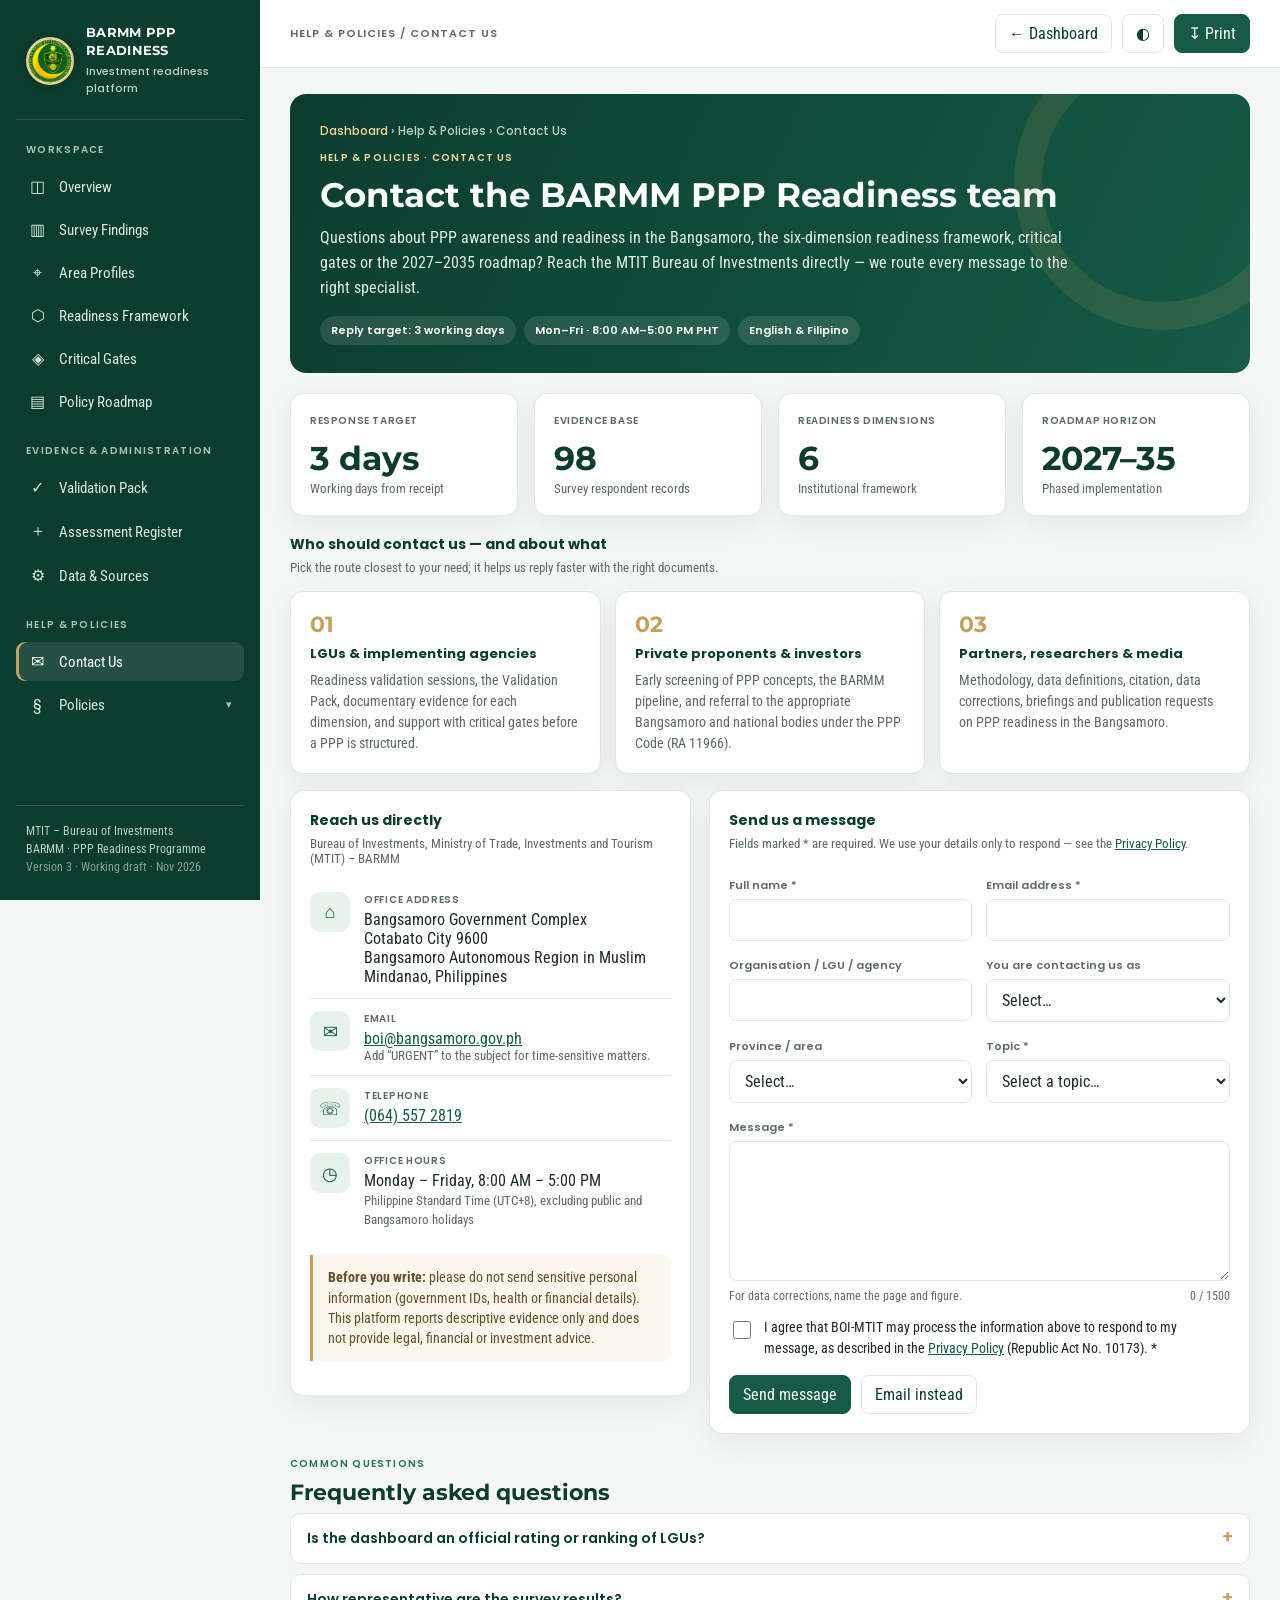
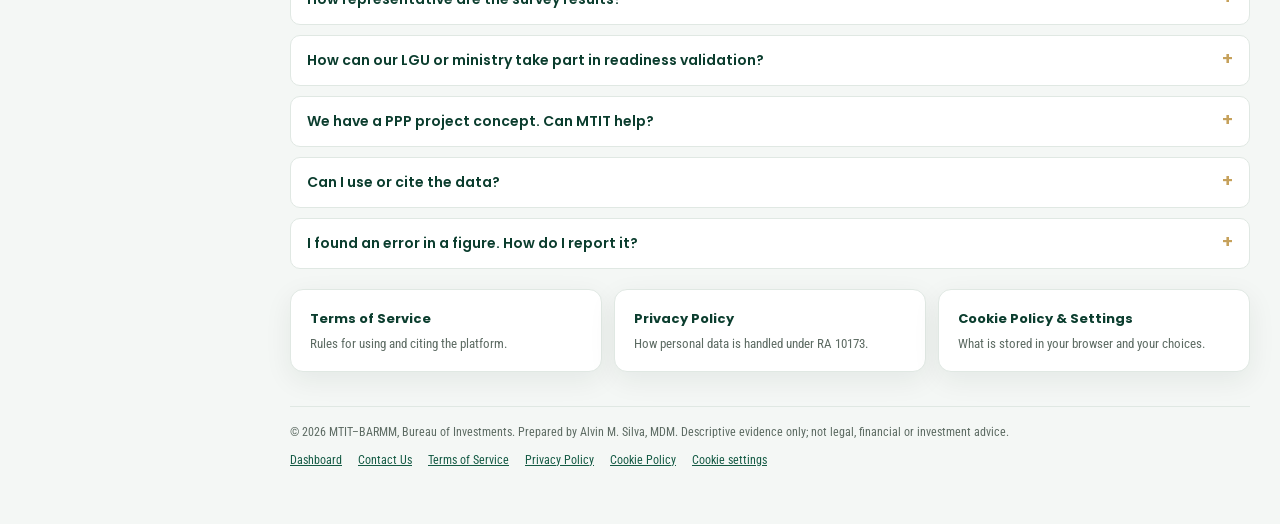
==== commit 9c1d4e2b: "Rebuild contact and policy pages for SEO, add side-panel navigation and cookie consent pop-up (6b044" ====
--- a/public/contact.html
+++ b/public/contact.html
@@ -1,866 +1,296 @@
-<!DOCTYPE html>
-<html lang="en">
+<!doctype html>
+<html lang="en-PH">
 <head>
-  <!-- Google tag (gtag.js) -->
-<script async src="https://www.googletagmanager.com/gtag/js?id=G-2CNG7D15Q7"></script>
-<script>
-  window.dataLayer = window.dataLayer || [];
-  function gtag(){dataLayer.push(arguments);}
-  gtag('js', new Date());
-
-  gtag('config', 'G-2CNG7D15Q7');
+<meta charset="utf-8">
+<meta name="viewport" content="width=device-width,initial-scale=1,viewport-fit=cover">
+<title>Contact Us | BARMM PPP Readiness – MTIT Bureau of Investments</title>
+<meta name="description" content="Contact the MTIT–BARMM Bureau of Investments about PPP readiness in the Bangsamoro: LGU validation, PPP project concepts, survey data, methodology and data corrections. Reply within 3 working days.">
+<meta name="keywords" content="contact MTIT BARMM, Bureau of Investments BARMM, BARMM PPP, Bangsamoro public-private partnership, PPP readiness validation, LGU PPP support, RA 11966 PPP Code, Cotabato City">
+<meta name="author" content="MTIT–BARMM, Bureau of Investments">
+<meta name="robots" content="index,follow,max-image-preview:large">
+<link rel="canonical" href="https://ppp-readiness.mtit-barmm.com/public/contact.html">
+<meta name="theme-color" content="#0b3d2e">
+<meta name="application-name" content="BARMM PPP Readiness">
+<meta property="og:type" content="website">
+<meta property="og:locale" content="en_PH">
+<meta property="og:site_name" content="BARMM PPP Readiness">
+<meta property="og:title" content="Contact the BARMM PPP Readiness team | MTIT">
+<meta property="og:description" content="Contact the MTIT–BARMM Bureau of Investments about PPP readiness in the Bangsamoro: LGU validation, PPP project concepts, survey data, methodology and data corrections. Reply within 3 working days.">
+<meta property="og:url" content="https://ppp-readiness.mtit-barmm.com/public/contact.html">
+<meta property="og:image" content="https://ppp-readiness.mtit-barmm.com/assets/mtit-icon-512.png">
+<meta property="og:image:alt" content="Official seal of MTIT–BARMM">
+<meta name="twitter:card" content="summary">
+<meta name="twitter:title" content="Contact the BARMM PPP Readiness team | MTIT">
+<meta name="twitter:description" content="Contact the MTIT–BARMM Bureau of Investments about PPP readiness in the Bangsamoro: LGU validation, PPP project concepts, survey data, methodology and data corrections. Reply within 3 working days.">
+<link rel="manifest" href="/manifest.webmanifest">
+<link rel="icon" href="/assets/mtit-icon-192.png" sizes="192x192" type="image/png">
+<link rel="apple-touch-icon" href="/assets/mtit-icon-192.png">
+<link rel="preconnect" href="https://fonts.googleapis.com"><link rel="preconnect" href="https://fonts.gstatic.com" crossorigin>
+<link href="https://fonts.googleapis.com/css2?family=Montserrat:wght@600;700;800&family=Poppins:wght@500;600;700&family=Roboto+Condensed:wght@400;500;600;700&display=swap" rel="stylesheet">
+<link rel="stylesheet" href="/assets/styles.css">
+<script src="/assets/site.js"></script>
+<script type="application/ld+json">
+{
+"@context": "https://schema.org",
+"@graph": [
+{
+"@type": "GovernmentOrganization",
+"@id": "https://ppp-readiness.mtit-barmm.com/#org",
+"name": "Bureau of Investments, Ministry of Trade, Investments and Tourism (MTIT) – BARMM",
+"alternateName": "BOI-MTIT BARMM",
+"url": "https://ppp-readiness.mtit-barmm.com/",
+"logo": "https://ppp-readiness.mtit-barmm.com/assets/mtit-icon-512.png",
+"email": "boi@bangsamoro.gov.ph",
+"telephone": "+63-64-557-2819",
+"address": {
+"@type": "PostalAddress",
+"streetAddress": "Bangsamoro Government Complex",
+"addressLocality": "Cotabato City",
+"postalCode": "9600",
+"addressRegion": "Bangsamoro Autonomous Region in Muslim Mindanao",
+"addressCountry": "PH"
+},
+"areaServed": {
+"@type": "AdministrativeArea",
+"name": "Bangsamoro Autonomous Region in Muslim Mindanao"
+}
+},
+{
+"@type": "BreadcrumbList",
+"itemListElement": [
+{
+"@type": "ListItem",
+"position": 1,
+"name": "BARMM PPP Readiness Dashboard",
+"item": "https://ppp-readiness.mtit-barmm.com/"
+},
+{
+"@type": "ListItem",
+"position": 2,
+"name": "Contact Us",
+"item": "https://ppp-readiness.mtit-barmm.com/public/contact.html"
+}
+]
+},
+{
+"@type": "ContactPage",
+"@id": "https://ppp-readiness.mtit-barmm.com/public/contact.html#page",
+"url": "https://ppp-readiness.mtit-barmm.com/public/contact.html",
+"name": "Contact the BARMM PPP Readiness team",
+"inLanguage": "en-PH",
+"dateModified": "2026-11-23",
+"isPartOf": {
+"@type": "WebSite",
+"name": "BARMM PPP Readiness",
+"url": "https://ppp-readiness.mtit-barmm.com/"
+},
+"about": {
+"@id": "https://ppp-readiness.mtit-barmm.com/#org"
+},
+"mainEntity": {
+"@type": "GovernmentOffice",
+"name": "Bureau of Investments – MTIT, BARMM",
+"parentOrganization": {
+"@id": "https://ppp-readiness.mtit-barmm.com/#org"
+},
+"email": "boi@bangsamoro.gov.ph",
+"telephone": "+63-64-557-2819",
+"address": {
+"@type": "PostalAddress",
+"streetAddress": "Bangsamoro Government Complex",
+"addressLocality": "Cotabato City",
+"postalCode": "9600",
+"addressRegion": "Bangsamoro Autonomous Region in Muslim Mindanao",
+"addressCountry": "PH"
+},
+"openingHoursSpecification": [
+{
+"@type": "OpeningHoursSpecification",
+"dayOfWeek": [
+"Monday",
+"Tuesday",
+"Wednesday",
+"Thursday",
+"Friday"
+],
+"opens": "08:00",
+"closes": "17:00"
+}
+],
+"contactPoint": [
+{
+"@type": "ContactPoint",
+"contactType": "PPP readiness and validation inquiries",
+"email": "boi@bangsamoro.gov.ph",
+"telephone": "+63-64-557-2819",
+"areaServed": "PH",
+"availableLanguage": [
+"English",
+"Filipino"
+]
+}
+]
+}
+},
+{
+"@type": "FAQPage",
+"@id": "https://ppp-readiness.mtit-barmm.com/public/contact.html#faq",
+"mainEntity": [
+{
+"@type": "Question",
+"name": "Is the dashboard an official rating or ranking of LGUs?",
+"acceptedAnswer": {
+"@type": "Answer",
+"text": "No. The platform is a descriptive evidence baseline drawn from 98 survey respondent records. It does not assign any LGU a PPP maturity score, rank or pass/fail status. Institutional readiness is assessed separately, using documentary evidence, through the six-dimension framework and the Validation Pack."
+}
+},
+{
+"@type": "Question",
+"name": "How representative are the survey results?",
+"acceptedAnswer": {
+"@type": "Answer",
+"text": "The results describe the 98 people who responded across Basilan, Sulu, Tawi-Tawi, Lanao and Maguindanao. They are not a random sample and are not statistically representative of all BARMM LGUs. Percentages use valid responses only, missing answers are never recoded as No, and small area sub-groups should be read with caution."
+}
+},
+{
+"@type": "Question",
+"name": "How can our LGU or ministry take part in readiness validation?",
+"acceptedAnswer": {
+"@type": "Answer",
+"text": "Choose “Validation & LGU participation” in the form below and tell us your LGU or agency, focal person and preferred schedule. The team will share the Validation Pack, explain the documentary evidence requested for each readiness dimension and critical gate, and agree on a review session."
+}
+},
+{
+"@type": "Question",
+"name": "We have a PPP project concept. Can MTIT help?",
+"acceptedAnswer": {
+"@type": "Answer",
+"text": "The Bureau of Investments can advise on early project screening against the critical gates — for example project identification, institutional mandate, fiscal and risk review, and stakeholder engagement — and refer proponents to the appropriate BARMM and national bodies. Project approval follows the Philippine PPP Code (Republic Act No. 11966) and applicable Bangsamoro rules; contacting us is not an application or an endorsement."
+}
+},
+{
+"@type": "Question",
+"name": "Can I use or cite the data?",
+"acceptedAnswer": {
+"@type": "Answer",
+"text": "Yes. Aggregated figures may be quoted for research, policy and media use with attribution. Suggested citation: MTIT–BARMM Bureau of Investments (2026), BARMM PPP Readiness Dashboard, Version 3 working draft. Respondent-level data are not published, to protect respondents’ confidentiality. See the Terms of Service."
+}
+},
+{
+"@type": "Question",
+"name": "I found an error in a figure. How do I report it?",
+"acceptedAnswer": {
+"@type": "Answer",
+"text": "Select “Report a data correction”, name the page and figure (for example, Survey Findings → Heard of PPP), and describe what looks wrong. Every published figure reconciles to the controlling workbook, so we check each report against the source data and correct the dashboard if needed."
+}
+}
+]
+}
+]
+}
 </script>
-<meta charset="UTF-8">
-<meta name="viewport" content="width=device-width, initial-scale=1.0">
-<meta name="description" content="Contact MTIT-BARMM — Ministry of Trade, Investments and Tourism, Bangsamoro Autonomous Region. Reach our investment facilitation team for inquiries about halal industry, Islamic finance, and business opportunities.">
-<title>Contact Us | MTIT–BARMM Investment Facilitation</title>
-<link href="https://fonts.googleapis.com/css2?family=Cinzel:wght@400;600;700;900&family=DM+Sans:ital,wght@0,300;0,400;0,500;0,600;1,400&display=swap" rel="stylesheet">
-<style>
-/* ===== DESIGN TOKENS ===== */
-:root{
-  --dark-green:#022c22; --primary-green:#064e3b; --mid-green:#065f46;
-  --light-green:#6ee7b7; --cream:#ecfdf5; --white:#ffffff;
-  --text-dark:#0f172a; --text-muted:#64748b;
-  --gold:#C9A84C; --gold-light:#E8C560; --gold-dark:#8B6C28;
-  --gold-border:rgba(201,168,76,0.32); --gold-border-strong:rgba(201,168,76,0.55);
-  --gold-glow:rgba(201,168,76,0.18);
-  --gold-grad:linear-gradient(135deg,#7a5c1e 0%,#c9a84c 35%,#e8c560 50%,#c9a84c 65%,#7a5c1e 100%);
-  --shadow-sm:0 2px 10px rgba(0,0,0,.06);
-  --shadow-md:0 8px 30px rgba(0,0,0,.1);
-  --shadow-lg:0 20px 60px rgba(0,0,0,.15);
-}
-*{margin:0;padding:0;box-sizing:border-box;}
-html{scroll-behavior:smooth;}
-body{font-family:'DM Sans',sans-serif;background:var(--cream);color:var(--text-dark);overflow-x:hidden;line-height:1.7;}
-
-/* ===== NAV ===== */
-nav{background:rgba(2,44,34,.97);backdrop-filter:blur(16px);position:sticky;top:0;z-index:300;border-bottom:2px solid var(--gold-border);transition:box-shadow .4s;}
-nav.scrolled{box-shadow:0 4px 30px rgba(0,0,0,.5);}
-.nav-inner{max-width:1300px;margin:0 auto;padding:.55rem 2rem;display:flex;justify-content:space-between;align-items:center;gap:1rem;}
-.nav-logo img{height:52px;width:auto;object-fit:contain;display:block;}
-.nav-links{display:flex;gap:1.5rem;list-style:none;align-items:center;}
-.nav-links a{color:var(--light-green);text-decoration:none;font-size:.82rem;font-weight:500;letter-spacing:.03em;transition:color .3s;position:relative;white-space:nowrap;}
-.nav-links a::after{content:'';position:absolute;bottom:-3px;left:0;width:0;height:2px;background:var(--gold);transition:width .3s;}
-.nav-links a:hover{color:var(--gold);}
-.nav-links a:hover::after{width:100%;}
-.nav-links a.active{color:var(--gold);}
-.nav-links a.active::after{width:100%;}
-.nav-cta{background:var(--gold-grad)!important;color:var(--dark-green)!important;padding:.55rem 1.25rem;border-radius:.4rem;font-weight:700!important;font-size:.78rem!important;letter-spacing:.04em;text-transform:uppercase;}
-.nav-cta::after{display:none!important;}
-.nav-cta:hover{transform:translateY(-1px);box-shadow:0 6px 20px rgba(201,168,76,.35);}
-
-/* ===== HERO ===== */
-.hero{
-  position:relative;overflow:hidden;
-  background:linear-gradient(160deg,var(--dark-green) 0%,#034030 40%,#071e3d 100%);
-  padding:5rem 2rem 0;
-  color:white;
-}
-.hero::before{
-  content:'';position:absolute;inset:0;
-  background-image:url("data:image/svg+xml,%3Csvg width='80' height='80' viewBox='0 0 80 80' xmlns='http://www.w3.org/2000/svg'%3E%3Cpath d='M40 8L46 30L68 36L46 42L40 64L34 42L12 36L34 30Z' fill='none' stroke='%23C9A84C' stroke-width='0.5' opacity='0.07'/%3E%3C/svg%3E");
-  pointer-events:none;
-}
-.hero::after{content:'';position:absolute;top:0;left:0;right:0;height:4px;background:var(--gold-grad);}
-.hero-inner{max-width:1100px;margin:0 auto;position:relative;z-index:1;}
-.hero-content{max-width:640px;padding-bottom:4rem;}
-.breadcrumb{display:flex;align-items:center;gap:.5rem;margin-bottom:1.5rem;font-size:.75rem;color:rgba(255,255,255,.5);}
-.breadcrumb a{color:var(--light-green);text-decoration:none;transition:color .3s;}
-.breadcrumb a:hover{color:var(--gold);}
-.breadcrumb-sep{color:rgba(255,255,255,.3);}
-.hero-eyebrow{
-  display:inline-flex;align-items:center;gap:.5rem;
-  background:rgba(201,168,76,.1);border:1px solid var(--gold-border-strong);
-  color:var(--gold);padding:.35rem 1.1rem;border-radius:2rem;
-  font-size:.7rem;font-weight:700;letter-spacing:.13em;text-transform:uppercase;margin-bottom:1.25rem;
-}
-.hero-content h1{font-family:'Cinzel',serif;font-size:clamp(2rem,4.5vw,3.4rem);font-weight:700;line-height:1.15;margin-bottom:.85rem;}
-.hero-content h1 .gold{background:var(--gold-grad);-webkit-background-clip:text;-webkit-text-fill-color:transparent;background-clip:text;}
-.hero-content .lead{font-size:1.05rem;color:rgba(255,255,255,.72);max-width:520px;font-weight:300;line-height:1.7;margin-bottom:2rem;}
-.hero-quick-links{display:flex;flex-wrap:wrap;gap:.65rem;}
-.quick-link{
-  display:flex;align-items:center;gap:.5rem;
-  background:rgba(255,255,255,.06);border:1px solid rgba(255,255,255,.12);
-  color:rgba(255,255,255,.75);padding:.5rem 1rem;border-radius:.5rem;
-  font-size:.8rem;font-weight:500;text-decoration:none;
-  transition:all .3s;
-}
-.quick-link svg{width:14px;height:14px;color:var(--gold);flex-shrink:0;}
-.quick-link:hover{background:rgba(201,168,76,.1);border-color:var(--gold-border-strong);color:white;}
-
-/* Hero visual strip */
-.hero-strip{
-  display:grid;grid-template-columns:repeat(4,1fr);
-  border-top:1px solid rgba(255,255,255,.08);
-  margin-top:0;
-}
-.strip-item{
-  padding:1.5rem 1.75rem;border-right:1px solid rgba(255,255,255,.08);
-  transition:background .3s;
-}
-.strip-item:last-child{border-right:none;}
-.strip-item:hover{background:rgba(255,255,255,.04);}
-.strip-num{font-family:'Cinzel',serif;font-size:1.6rem;font-weight:700;color:var(--gold);display:block;line-height:1;margin-bottom:.25rem;}
-.strip-lbl{font-size:.72rem;color:rgba(255,255,255,.55);letter-spacing:.06em;text-transform:uppercase;font-weight:500;}
-
-/* ===== PAGE LAYOUT ===== */
-.page{max-width:1100px;margin:0 auto;padding:4rem 2rem 5rem;}
-
-/* ===== SECTION LABEL ===== */
-.sec-label{display:inline-block;font-size:.7rem;font-weight:700;letter-spacing:.15em;text-transform:uppercase;color:var(--gold-dark);margin-bottom:.55rem;}
-.gold-div{width:44px;height:3px;background:var(--gold-grad);border-radius:2px;margin:.6rem 0 1.2rem;}
-
-/* ===== CONTACT GRID ===== */
-.contact-grid{display:grid;grid-template-columns:1fr 1.45fr;gap:3.5rem;align-items:start;}
-
-/* ===== INFO PANEL ===== */
-.info-panel{}
-.info-panel h2{font-family:'Cinzel',serif;font-size:1.55rem;color:var(--primary-green);line-height:1.25;margin-bottom:.6rem;}
-.info-panel .desc{color:var(--text-muted);font-size:.92rem;line-height:1.7;margin-bottom:2rem;}
-
-.contact-block{margin-bottom:1.8rem;}
-.contact-block-title{
-  font-family:'Cinzel',serif;font-size:.8rem;font-weight:700;
-  color:var(--gold-dark);letter-spacing:.1em;text-transform:uppercase;
-  margin-bottom:1rem;display:flex;align-items:center;gap:.5rem;
-}
-.contact-block-title::after{content:'';flex:1;height:1px;background:rgba(6,78,59,.12);}
-
-.contact-detail-row{display:flex;align-items:flex-start;gap:1rem;margin-bottom:1.1rem;}
-.cd-icon{
-  width:40px;height:40px;flex-shrink:0;
-  background:linear-gradient(135deg,var(--primary-green),var(--dark-green));
-  border:1px solid var(--gold-border);border-radius:.75rem;
-  display:flex;align-items:center;justify-content:center;
-  color:var(--gold);font-size:1rem;
-}
-.cd-body{}
-.cd-label{font-size:.68rem;font-weight:700;letter-spacing:.08em;text-transform:uppercase;color:var(--gold-dark);margin-bottom:.15rem;}
-.cd-value{font-size:.88rem;color:var(--text-dark);line-height:1.5;}
-.cd-value a{color:var(--primary-green);text-decoration:none;transition:color .3s;}
-.cd-value a:hover{color:var(--gold-dark);}
-
-/* Agency cards */
-.agency-grid{display:grid;grid-template-columns:1fr 1fr;gap:.75rem;margin-bottom:2rem;}
-.agency-card{
-  background:white;border:1px solid rgba(6,78,59,.1);border-radius:.75rem;
-  padding:1rem;transition:all .3s;
-}
-.agency-card:hover{border-color:var(--gold-border-strong);transform:translateY(-2px);box-shadow:var(--shadow-sm);}
-.agency-card-name{font-family:'Cinzel',serif;font-size:.75rem;font-weight:700;color:var(--primary-green);margin-bottom:.15rem;line-height:1.3;}
-.agency-card-abbr{font-size:.68rem;color:var(--gold-dark);font-weight:700;letter-spacing:.06em;text-transform:uppercase;}
-
-/* Hours badge */
-.hours-box{
-  background:linear-gradient(135deg,rgba(6,78,59,.06),rgba(201,168,76,.06));
-  border:1px solid var(--gold-border);border-radius:.875rem;
-  padding:1.2rem 1.4rem;display:flex;gap:1rem;align-items:flex-start;
-}
-.hours-icon{font-size:1.5rem;flex-shrink:0;margin-top:.1rem;}
-.hours-body{}
-.hours-title{font-family:'Cinzel',serif;font-size:.82rem;font-weight:700;color:var(--primary-green);margin-bottom:.25rem;}
-.hours-text{font-size:.82rem;color:var(--text-muted);line-height:1.55;}
-.hours-note{font-size:.75rem;color:var(--text-muted);margin-top:.35rem;font-style:italic;}
-
-/* ===== FORM PANEL ===== */
-.form-panel{
-  background:linear-gradient(175deg,var(--primary-green) 0%,var(--dark-green) 100%);
-  border-radius:1.5rem;padding:2.5rem;color:white;
-  box-shadow:0 20px 60px rgba(2,44,34,.3);
-  position:relative;overflow:hidden;
-}
-.form-panel::before{
-  content:'';position:absolute;inset:0;
-  background-image:url("data:image/svg+xml,%3Csvg width='60' height='60' viewBox='0 0 60 60' xmlns='http://www.w3.org/2000/svg'%3E%3Cpath d='M30 5L36 24L55 30L36 36L30 55L24 36L5 30L24 24Z' fill='none' stroke='%23C9A84C' stroke-width='0.4' opacity='0.07'/%3E%3C/svg%3E");
-  pointer-events:none;
-}
-.form-panel::after{content:'';position:absolute;top:0;left:0;right:0;height:3px;background:var(--gold-grad);}
-.form-panel-inner{position:relative;z-index:1;}
-.form-header{margin-bottom:1.75rem;}
-.form-header h2{font-family:'Cinzel',serif;font-size:1.25rem;color:var(--gold);margin-bottom:.4rem;}
-.form-header p{color:rgba(255,255,255,.62);font-size:.85rem;line-height:1.55;}
-
-/* Inquiry type tabs */
-.inquiry-tabs{display:flex;gap:.5rem;margin-bottom:1.75rem;flex-wrap:wrap;}
-.inq-tab{
-  padding:.45rem 1rem;border-radius:.4rem;border:1px solid rgba(255,255,255,.15);
-  background:rgba(255,255,255,.05);color:rgba(255,255,255,.65);
-  font-family:'DM Sans',sans-serif;font-size:.75rem;font-weight:600;
-  cursor:pointer;transition:all .25s;letter-spacing:.02em;
-}
-.inq-tab:hover{background:rgba(255,255,255,.1);border-color:rgba(255,255,255,.3);color:white;}
-.inq-tab.active{background:var(--gold-grad);color:var(--dark-green);border-color:var(--gold);font-weight:700;}
-.inq-tab:focus-visible{outline:2px solid var(--gold);outline-offset:2px;}
-
-/* Form elements */
-.form-row{display:grid;grid-template-columns:1fr 1fr;gap:1rem;}
-.form-group{margin-bottom:1.1rem;}
-.form-group label{
-  display:block;font-size:.72rem;font-weight:700;
-  letter-spacing:.07em;text-transform:uppercase;color:var(--light-green);
-  margin-bottom:.4rem;
-}
-.form-group input,
-.form-group select,
-.form-group textarea{
-  width:100%;padding:.8rem 1rem;
-  background:rgba(255,255,255,.06);
-  border:1px solid rgba(255,255,255,.15);border-radius:.6rem;
-  color:white;font-family:'DM Sans',sans-serif;font-size:.9rem;
-  transition:border-color .3s,background .3s;outline:none;
-  appearance:none;-webkit-appearance:none;
-}
-.form-group input::placeholder,
-.form-group textarea::placeholder{color:rgba(255,255,255,.3);}
-.form-group input:focus,
-.form-group select:focus,
-.form-group textarea:focus{
-  border-color:rgba(201,168,76,.55);background:rgba(255,255,255,.09);
-}
-.form-group select{
-  background-image:url("data:image/svg+xml,%3Csvg xmlns='http://www.w3.org/2000/svg' viewBox='0 0 24 24' fill='none' stroke='%236ee7b7' stroke-width='2'%3E%3Cpolyline points='6 9 12 15 18 9'/%3E%3C/svg%3E");
-  background-repeat:no-repeat;background-position:right .85rem center;background-size:14px;
-  padding-right:2.5rem;cursor:pointer;
-}
-.form-group select option{background:var(--dark-green);color:white;}
-.form-group textarea{resize:vertical;min-height:100px;line-height:1.55;}
-
-/* Char counter */
-.input-hint{font-size:.7rem;color:rgba(255,255,255,.35);margin-top:.3rem;text-align:right;}
-
-/* Submit button */
-.submit-btn{
-  width:100%;padding:.95rem;margin-top:.6rem;
-  background:var(--gold-grad);color:var(--dark-green);
-  border:none;border-radius:.65rem;
-  font-family:'Cinzel',serif;font-size:.88rem;font-weight:700;
-  letter-spacing:.06em;text-transform:uppercase;cursor:pointer;
-  transition:transform .3s,box-shadow .3s;
-  display:flex;align-items:center;justify-content:center;gap:.6rem;
-}
-.submit-btn svg{width:16px;height:16px;}
-.submit-btn:hover{transform:translateY(-2px);box-shadow:0 8px 28px rgba(201,168,76,.4);}
-.submit-btn:focus-visible{outline:2px solid var(--gold-light);outline-offset:2px;}
-.submit-btn:disabled{opacity:.6;cursor:not-allowed;transform:none;box-shadow:none;}
-
-.form-note{text-align:center;font-size:.72rem;color:rgba(255,255,255,.33);margin-top:.85rem;line-height:1.5;}
-
-/* Success state */
-.form-success{
-  display:none;text-align:center;padding:2rem 1rem;
-}
-.form-success.show{display:block;}
-.success-icon{font-size:3rem;margin-bottom:1rem;}
-.success-title{font-family:'Cinzel',serif;color:var(--gold);font-size:1.2rem;margin-bottom:.5rem;}
-.success-text{color:rgba(255,255,255,.65);font-size:.88rem;line-height:1.6;}
-
-/* ===== MAP / LOCATION SECTION ===== */
-.location-section{margin-top:4rem;}
-.location-header{margin-bottom:2rem;}
-.location-header h2{font-family:'Cinzel',serif;font-size:1.55rem;color:var(--primary-green);margin-bottom:.4rem;}
-.location-header p{color:var(--text-muted);font-size:.9rem;}
-
-.locations-grid{display:grid;grid-template-columns:repeat(auto-fill,minmax(270px,1fr));gap:1.2rem;}
-.loc-card{
-  background:white;border-radius:1rem;overflow:hidden;
-  border:1px solid rgba(6,78,59,.1);box-shadow:var(--shadow-sm);
-  transition:transform .3s,box-shadow .3s;
-}
-.loc-card:hover{transform:translateY(-4px);box-shadow:var(--shadow-md);}
-.loc-card-header{
-  background:linear-gradient(135deg,var(--primary-green),var(--dark-green));
-  padding:1.2rem 1.4rem;color:white;position:relative;overflow:hidden;
-}
-.loc-card-header::after{content:'';position:absolute;bottom:-20px;right:-15px;width:80px;height:80px;background:rgba(201,168,76,.08);border-radius:50%;}
-.loc-type{font-size:.65rem;font-weight:700;letter-spacing:.1em;text-transform:uppercase;color:var(--gold);margin-bottom:.3rem;}
-.loc-name{font-family:'Cinzel',serif;font-size:.9rem;font-weight:700;position:relative;z-index:1;line-height:1.3;}
-.loc-body{padding:1.2rem 1.4rem;}
-.loc-detail{display:flex;align-items:flex-start;gap:.7rem;margin-bottom:.75rem;}
-.loc-detail:last-child{margin-bottom:0;}
-.loc-detail svg{width:14px;height:14px;color:var(--gold-dark);flex-shrink:0;margin-top:.2rem;}
-.loc-detail span{font-size:.82rem;color:var(--text-muted);line-height:1.45;}
-.loc-detail a{color:var(--primary-green);text-decoration:none;transition:color .3s;}
-.loc-detail a:hover{color:var(--gold-dark);}
-
-/* ===== FAQ SECTION ===== */
-.faq-section{margin-top:4rem;}
-.faq-header{margin-bottom:2rem;}
-.faq-header h2{font-family:'Cinzel',serif;font-size:1.4rem;color:var(--primary-green);margin-bottom:.35rem;}
-.faq-header p{color:var(--text-muted);font-size:.9rem;}
-.faq-list{display:flex;flex-direction:column;gap:.65rem;}
-.faq-item{background:white;border-radius:.875rem;border:1px solid rgba(6,78,59,.1);overflow:hidden;transition:border-color .3s;}
-.faq-item:hover{border-color:rgba(6,78,59,.22);}
-.faq-question{
-  width:100%;display:flex;align-items:center;justify-content:space-between;
-  padding:1.1rem 1.4rem;background:none;border:none;cursor:pointer;
-  text-align:left;gap:1rem;
-  font-family:'DM Sans',sans-serif;font-size:.9rem;font-weight:600;color:var(--text-dark);
-  transition:background .25s;
-}
-.faq-question:hover{background:rgba(6,78,59,.03);}
-.faq-question:focus-visible{outline:2px solid var(--gold);outline-offset:-2px;}
-.faq-chevron{width:18px;height:18px;color:var(--gold);flex-shrink:0;transition:transform .3s;}
-.faq-item.open .faq-chevron{transform:rotate(180deg);}
-.faq-answer{
-  max-height:0;overflow:hidden;
-  transition:max-height .35s ease,padding .35s ease;
-  padding:0 1.4rem;
-}
-.faq-item.open .faq-answer{max-height:300px;padding:0 1.4rem 1.2rem;}
-.faq-answer p{font-size:.86rem;color:var(--text-muted);line-height:1.65;}
-.faq-answer a{color:var(--primary-green);text-decoration:none;}
-.faq-answer a:hover{color:var(--gold-dark);}
-
-/* ===== SOCIAL / CTA BAR ===== */
-.cta-bar{
-  margin-top:4rem;
-  background:linear-gradient(135deg,var(--primary-green),var(--dark-green));
-  border-radius:1.25rem;padding:2.5rem 3rem;
-  display:flex;align-items:center;justify-content:space-between;gap:2rem;
-  flex-wrap:wrap;position:relative;overflow:hidden;
-}
-.cta-bar::before{content:'';position:absolute;inset:0;background-image:url("data:image/svg+xml,%3Csvg width='80' height='80' viewBox='0 0 80 80' xmlns='http://www.w3.org/2000/svg'%3E%3Cpath d='M40 8L46 30L68 36L46 42L40 64L34 42L12 36L34 30Z' fill='none' stroke='%23C9A84C' stroke-width='0.4' opacity='0.06'/%3E%3C/svg%3E');pointer-events:none;}
-.cta-bar::after{content:'';position:absolute;top:0;left:0;right:0;height:3px;background:var(--gold-grad);}
-.cta-bar-text{position:relative;z-index:1;}
-.cta-bar-text h3{font-family:'Cinzel',serif;color:var(--gold);font-size:1.2rem;margin-bottom:.3rem;}
-.cta-bar-text p{color:rgba(255,255,255,.62);font-size:.88rem;}
-.cta-bar-actions{display:flex;gap:.75rem;flex-wrap:wrap;position:relative;z-index:1;}
-.cta-bar-btn{
-  display:flex;align-items:center;gap:.5rem;
-  padding:.75rem 1.4rem;border-radius:.55rem;
-  font-family:'DM Sans',sans-serif;font-size:.82rem;font-weight:700;
-  text-decoration:none;letter-spacing:.03em;transition:all .3s;
-}
-.cta-bar-btn.primary{background:var(--gold-grad);color:var(--dark-green);}
-.cta-bar-btn.primary:hover{transform:translateY(-2px);box-shadow:0 8px 25px rgba(201,168,76,.35);}
-.cta-bar-btn.secondary{background:rgba(255,255,255,.07);color:rgba(255,255,255,.8);border:1px solid rgba(255,255,255,.18);}
-.cta-bar-btn.secondary:hover{background:rgba(255,255,255,.12);color:white;border-color:rgba(255,255,255,.3);}
-.cta-bar-btn svg{width:15px;height:15px;}
-
-/* ===== FADE-IN ===== */
-.fi{opacity:0;transform:translateY(22px);transition:opacity .7s ease,transform .7s ease;}
-.fi.vis{opacity:1;transform:none;}
-.fi-1{transition-delay:.08s;}.fi-2{transition-delay:.16s;}.fi-3{transition-delay:.24s;}.fi-4{transition-delay:.32s;}
-
-/* ===== RESPONSIVE ===== */
-@media(max-width:1024px){.contact-grid{grid-template-columns:1fr;gap:2.5rem;}.hero-strip{grid-template-columns:repeat(2,1fr);}.footer-top{grid-template-columns:1fr 1fr;}}
-@media(max-width:768px){.nav-links{display:none;}.hero-strip{grid-template-columns:1fr;}.form-row{grid-template-columns:1fr;}.cta-bar{flex-direction:column;align-items:flex-start;padding:2rem;}.agency-grid{grid-template-columns:1fr;}.locations-grid{grid-template-columns:1fr;}.footer-top{grid-template-columns:1fr;}}
-@media(max-width:480px){.page{padding:3rem 1rem 4rem;}.inquiry-tabs{flex-direction:column;}}
-::-webkit-scrollbar{width:5px;height:5px;}
-::-webkit-scrollbar-track{background:var(--cream);}
-::-webkit-scrollbar-thumb{background:var(--gold-dark);border-radius:3px;}
-</style>
 </head>
-<body>
-
-<!-- NAV -->
-<nav id="navbar" role="navigation" aria-label="Main navigation">
-  <div class="nav-inner">
-    <a href="index.html" class="nav-logo" aria-label="BARMM MTIT — Home">
-      <img src="https://mtit.bangsamoro.gov.ph/wp-content/uploads/2024/04/MTIT-HEADER-2024.png" alt="Ministry of Trade, Investments and Tourism – BARMM" onerror="this.style.display='none'">
-    </a>
-    <ul class="nav-links" role="list">
-      <li><a href="index.html">Home</a></li>
-      <li><a href="index.html#roadmap">Roadmap</a></li>
-      <li><a href="index.html#swot">SWOT</a></li>
-      <li><a href="index.html#halal">Halal</a></li>
-      <li><a href="contact.html" class="active">Contact</a></li>
-      <li><a href="#inquiry-form" class="nav-cta">Invest Now</a></li>
-    </ul>
+<body data-shell="static">
+<a class="skip" href="#main">Skip to main content</a>
+<div class="app">
+<aside class="sidebar" id="sidebar" aria-label="Primary navigation">
+ <a class="brand" href="/" style="text-decoration:none;color:inherit"><div class="brand-mark"><img src="/assets/MTIT-logo.webp" width="48" height="48" alt="Official seal of the Ministry of Trade, Investments and Tourism (MTIT), BARMM"></div><div><div class="brand-name" style="font:700 13px Montserrat,Arial,sans-serif;line-height:1.35;letter-spacing:.3px">BARMM PPP<br>READINESS</div><small>Investment readiness platform</small></div></a>
+ <div class="nav-label">Workspace</div>
+ <nav class="nav" aria-label="Workspace">
+  <a href="/#overview"><span aria-hidden="true">◫</span>Overview</a>
+  <a href="/#findings"><span aria-hidden="true">▥</span>Survey Findings</a>
+  <a href="/#areas"><span aria-hidden="true">⌖</span>Area Profiles</a>
+  <a href="/#framework"><span aria-hidden="true">⬡</span>Readiness Framework</a>
+  <a href="/#gates"><span aria-hidden="true">◈</span>Critical Gates</a>
+  <a href="/#roadmap"><span aria-hidden="true">▤</span>Policy Roadmap</a>
+ </nav>
+ <div class="nav-label">Evidence &amp; Administration</div>
+ <nav class="nav" aria-label="Evidence and administration">
+  <a href="/#validation"><span aria-hidden="true">✓</span>Validation Pack</a>
+  <a href="/#register"><span aria-hidden="true">＋</span>Assessment Register</a>
+  <a href="/#sources"><span aria-hidden="true">⚙</span>Data &amp; Sources</a>
+ </nav>
+ <div class="nav-label">Help &amp; Policies</div>
+ <nav class="nav" aria-label="Help and policies">
+  <a href="/public/contact.html" aria-current="page"><span aria-hidden="true">✉</span>Contact Us</a>
+  <button type="button" class="nav-toggle" aria-expanded="false" aria-controls="policyMenu"><span aria-hidden="true">§</span>Policies<i class="chev" aria-hidden="true">▾</i></button>
+  <div class="subnav" id="policyMenu" hidden>
+   <a href="/public/terms-of-service.html">Terms of Service</a>
+   <a href="/public/privacy-policy.html">Privacy Policy</a>
+   <a href="/public/cookie-policy.html">Cookie Policy &amp; Settings</a>
   </div>
-</nav>
-
-<!-- HERO -->
-<header class="hero" role="banner">
-  <div class="hero-inner">
-    <div class="hero-content">
-      <nav class="breadcrumb" aria-label="Breadcrumb">
-        <a href="index.html">Home</a>
-        <span class="breadcrumb-sep" aria-hidden="true">›</span>
-        <span aria-current="page">Contact</span>
-      </nav>
-      <div class="hero-eyebrow">
-        <svg width="12" height="12" viewBox="0 0 24 24" fill="none" stroke="currentColor" stroke-width="2" aria-hidden="true"><path d="M21 10c0 7-9 13-9 13s-9-6-9-13a9 9 0 0118 0z"/><circle cx="12" cy="10" r="3"/></svg>
-        Investment Facilitation
-      </div>
-      <h1>Connect With<br><span class="gold">Us</span></h1>
-      <p class="lead">Our investment facilitation team is ready to assist you. Whether you are exploring halal industry opportunities, seeking Islamic finance partners, or navigating the BARMM investment landscape — reach us directly.</p>
-      <div class="hero-quick-links">
-        <a href="mailto:invest@mtit.bangsamoro.gov.ph" class="quick-link">
-          <svg viewBox="0 0 24 24" fill="none" stroke="currentColor" stroke-width="2" aria-hidden="true"><path d="M4 4h16c1.1 0 2 .9 2 2v12c0 1.1-.9 2-2 2H4c-1.1 0-2-.9-2-2V6c0-1.1.9-2 2-2z"/><polyline points="22,6 12,13 2,6"/></svg>
-          invest@mtit.bangsamoro.gov.ph
-        </a>
-        <a href="https://mtit.bangsamoro.gov.ph" target="_blank" rel="noopener" class="quick-link">
-          <svg viewBox="0 0 24 24" fill="none" stroke="currentColor" stroke-width="2" aria-hidden="true"><circle cx="12" cy="12" r="10"/><line x1="2" y1="12" x2="22" y2="12"/><path d="M12 2a15.3 15.3 0 014 10 15.3 15.3 0 01-4 10 15.3 15.3 0 01-4-10 15.3 15.3 0 014-10z"/></svg>
-          mtit.bangsamoro.gov.ph
-        </a>
-      </div>
+ </nav>
+ <div class="sidebar-foot">MTIT – Bureau of Investments<br>BARMM · PPP Readiness Programme<br><span style="opacity:.7">Version 3 · Working draft · Nov 2026</span></div>
+</aside>
+<main class="main" id="main" tabindex="-1">
+ <header class="topbar"><div style="display:flex;align-items:center;gap:14px"><button class="icon-btn menu-btn" id="menuBtn" aria-label="Open menu" aria-expanded="false" aria-controls="sidebar">☰</button><div class="crumb">HELP &amp; POLICIES / CONTACT US</div></div>
+ <div class="top-actions"><a class="btn" href="/" style="text-decoration:none">← <span>Dashboard</span></a><button class="btn" id="themeBtn" type="button" aria-label="Toggle dark mode">◐</button><button class="btn primary" id="printBtn" type="button">↧ <span>Print</span></button></div></header>
+ <div class="content">
+<header class="doc-hero">
+  <nav class="crumbs" aria-label="Breadcrumb"><a href="/">Dashboard</a> › <span>Help &amp; Policies</span> › <span aria-current="page">Contact Us</span></nav>
+  <div class="eyebrow">Help &amp; Policies · Contact Us</div>
+  <h1>Contact the BARMM PPP Readiness team</h1>
+  <p>Questions about PPP awareness and readiness in the Bangsamoro, the six-dimension readiness framework, critical gates or the 2027–2035 roadmap? Reach the MTIT Bureau of Investments directly — we route every message to the right specialist.</p>
+  <div class="meta-row"><span class="pill">Reply target: 3 working days</span><span class="pill">Mon–Fri · 8:00 AM–5:00 PM PHT</span><span class="pill">English &amp; Filipino</span></div>
+ </header>
+ <div class="grid kpis" aria-label="Service at a glance">
+  <div class="card"><div class="kpi-label">Response target</div><div class="kpi-value">3 days</div><div class="kpi-note">Working days from receipt</div></div>
+  <div class="card"><div class="kpi-label">Evidence base</div><div class="kpi-value">98</div><div class="kpi-note">Survey respondent records</div></div>
+  <div class="card"><div class="kpi-label">Readiness dimensions</div><div class="kpi-value">6</div><div class="kpi-note">Institutional framework</div></div>
+  <div class="card"><div class="kpi-label">Roadmap horizon</div><div class="kpi-value">2027–35</div><div class="kpi-note">Phased implementation</div></div>
+ </div>
+
+ <h2 class="section-title" id="who">Who should contact us — and about what</h2>
+ <p class="section-note">Pick the route closest to your need; it helps us reply faster with the right documents.</p>
+ <div class="route">
+  <div class="card"><div class="num">01</div><h3>LGUs &amp; implementing agencies</h3><p>Readiness validation sessions, the Validation Pack, documentary evidence for each dimension, and support with critical gates before a PPP is structured.</p></div>
+  <div class="card"><div class="num">02</div><h3>Private proponents &amp; investors</h3><p>Early screening of PPP concepts, the BARMM pipeline, and referral to the appropriate Bangsamoro and national bodies under the PPP Code (RA 11966).</p></div>
+  <div class="card"><div class="num">03</div><h3>Partners, researchers &amp; media</h3><p>Methodology, data definitions, citation, data corrections, briefings and publication requests on PPP readiness in the Bangsamoro.</p></div>
+ </div>
+
+ <div class="contact-grid">
+  <section class="card" aria-labelledby="direct-h">
+   <h2 class="section-title" id="direct-h">Reach us directly</h2>
+   <p class="section-note">Bureau of Investments, Ministry of Trade, Investments and Tourism (MTIT) – BARMM</p>
+   <div class="channel"><div class="ic" aria-hidden="true">⌂</div><div><b>Office address</b><address>Bangsamoro Government Complex<br>Cotabato City 9600<br>Bangsamoro Autonomous Region in Muslim Mindanao, Philippines</address></div></div>
+   <div class="channel"><div class="ic" aria-hidden="true">✉</div><div><b>Email</b><a href="mailto:boi@bangsamoro.gov.ph">boi@bangsamoro.gov.ph</a><div class="muted" style="font-size:13px">Add “URGENT” to the subject for time-sensitive matters.</div></div></div>
+   <div class="channel"><div class="ic" aria-hidden="true">☏</div><div><b>Telephone</b><a href="tel:+63645572819">(064) 557 2819</a></div></div>
+   <div class="channel"><div class="ic" aria-hidden="true">◷</div><div><b>Office hours</b>Monday – Friday, 8:00 AM – 5:00 PM<br><span class="muted" style="font-size:13px">Philippine Standard Time (UTC+8), excluding public and Bangsamoro holidays</span></div></div>
+   <div class="notice"><b>Before you write:</b> please do not send sensitive personal information (government IDs, health or financial details). This platform reports descriptive evidence only and does not provide legal, financial or investment advice.</div>
+  </section>
+
+  <section class="card" aria-labelledby="form-h" id="inquiry">
+   <h2 class="section-title" id="form-h">Send us a message</h2>
+   <p class="section-note">Fields marked * are required. We use your details only to respond — see the <a href="/public/privacy-policy.html">Privacy Policy</a>.</p>
+   <form id="contactForm" name="ppp-contact" method="POST" action="/public/contact-sent" data-netlify="true" netlify-honeypot="bot-field">
+    <input type="hidden" name="form-name" value="ppp-contact">
+    <input type="hidden" name="subject" value="PPP Readiness inquiry (%{submissionId})">
+    <p class="hp" aria-hidden="true"><label>Leave this field empty <input name="bot-field" tabindex="-1" autocomplete="off"></label></p>
+    <div class="form-grid">
+     <div class="fld"><label for="c_name">Full name *</label><input id="c_name" name="name" type="text" autocomplete="name" required maxlength="120" placeholder=" "></div>
+     <div class="fld"><label for="c_email">Email address *</label><input id="c_email" name="email" type="email" autocomplete="email" required maxlength="160" placeholder=" "></div>
+     <div class="fld"><label for="c_org">Organisation / LGU / agency</label><input id="c_org" name="organisation" type="text" autocomplete="organization" maxlength="160"></div>
+     <div class="fld"><label for="c_role">You are contacting us as</label><select id="c_role" name="stakeholder"><option value="">Select…</option><option>Local government unit (LGU)</option><option>BARMM ministry, office or agency</option><option>National government agency</option><option>Private proponent or investor</option><option>Development partner</option><option>Academe or research institution</option><option>Civil society organisation</option><option>Media</option><option>Other</option></select></div>
+     <div class="fld"><label for="c_area">Province / area</label><select id="c_area" name="area"><option value="">Select…</option><option>Basilan</option><option>Lanao del Sur</option><option>Maguindanao del Norte</option><option>Maguindanao del Sur</option><option>Tawi-Tawi</option><option>Cotabato City</option><option>Special Geographic Area</option><option>Sulu (comparative survey area)</option><option>Region-wide (BARMM)</option><option>Outside BARMM</option></select></div>
+     <div class="fld"><label for="c_topic">Topic *</label><select id="c_topic" name="topic" required><option value="">Select a topic…</option><option>Validation & LGU participation</option><option>PPP project concept or pipeline</option><option>Data, methodology & citation</option><option>Report a data correction</option><option>Platform or technical issue</option><option>Media & publications</option><option>Other</option></select></div>
+     <div class="fld full"><label for="c_message">Message *</label><textarea id="c_message" name="message" required minlength="20" maxlength="1500" placeholder=" " aria-describedby="c_count"></textarea><div class="hint"><span>For data corrections, name the page and figure.</span><span id="c_count" aria-live="polite">0 / 1500</span></div></div>
     </div>
-    <!-- strip -->
-    <div class="hero-strip" role="list" aria-label="Key facts">
-      <div class="strip-item" role="listitem"><span class="strip-num">₱50B</span><span class="strip-lbl">2035 Investment Target</span></div>
-      <div class="strip-item" role="listitem"><span class="strip-num">70M+</span><span class="strip-lbl">BIMP-EAGA Consumers</span></div>
-      <div class="strip-item" role="listitem"><span class="strip-num">3 days</span><span class="strip-lbl">Response Time</span></div>
-      <div class="strip-item" role="listitem"><span class="strip-num">13</span><span class="strip-lbl">Priority Investment Sectors</span></div>
-    </div>
-  </div>
-</header>
-
-<!-- PAGE BODY -->
-<div class="page">
-
-  <!-- MAIN CONTACT GRID -->
-  <div class="contact-grid fi" id="inquiry-form">
-
-    <!-- LEFT: INFO -->
-    <aside class="info-panel" aria-label="Contact information">
-      <span class="sec-label">Get In Touch</span>
-      <h2>Investment Facilitation Office</h2>
-      <div class="gold-div"></div>
-      <p class="desc">The Ministry of Trade, Investments and Tourism serves as Bangsamoro's primary gateway for investment facilitation. Our team coordinates across key agencies to streamline your entry into the region's growing halal economy.</p>
-
-      <div class="contact-block">
-        <div class="contact-block-title">Primary Contact</div>
-
-        <div class="contact-detail-row">
-          <div class="cd-icon" aria-hidden="true">🏛️</div>
-          <div class="cd-body">
-            <div class="cd-label">Ministry</div>
-            <div class="cd-value">Ministry of Trade, Investments and Tourism<br>(MTIT) – BARMM</div>
-          </div>
-        </div>
-
-        <div class="contact-detail-row">
-          <div class="cd-icon" aria-hidden="true">📍</div>
-          <div class="cd-body">
-            <div class="cd-label">Address</div>
-            <div class="cd-value">MTIT Building, Capitol Compound<br>Cotabato City, 9600<br>Bangsamoro Autonomous Region, Philippines</div>
-          </div>
-        </div>
-
-        <div class="contact-detail-row">
-          <div class="cd-icon" aria-hidden="true">✉️</div>
-          <div class="cd-body">
-            <div class="cd-label">Investment Inquiries</div>
-            <div class="cd-value">
-              <a href="mailto:invest@mtit.bangsamoro.gov.ph">invest@mtit.bangsamoro.gov.ph</a><br>
-              <a href="mailto:mtit@bangsamoro.gov.ph">mtit@bangsamoro.gov.ph</a>
-            </div>
-          </div>
-        </div>
-
-        <div class="contact-detail-row">
-          <div class="cd-icon" aria-hidden="true">🌐</div>
-          <div class="cd-body">
-            <div class="cd-label">Website</div>
-            <div class="cd-value">
-              <a href="https://mtit.bangsamoro.gov.ph" target="_blank" rel="noopener">mtit.bangsamoro.gov.ph</a><br>
-              <a href="https://barmm.gov.ph" target="_blank" rel="noopener">barmm.gov.ph</a>
-            </div>
-          </div>
-        </div>
-      </div>
-
-      <div class="contact-block">
-        <div class="contact-block-title">Key Investment Agencies</div>
-        <div class="agency-grid">
-          <div class="agency-card"><div class="agency-card-name">Bangsamoro Board of Investments</div><div class="agency-card-abbr">BBOI</div></div>
-          <div class="agency-card"><div class="agency-card-name">Bangsamoro Economic Zone Authority</div><div class="agency-card-abbr">BEZA</div></div>
-          <div class="agency-card"><div class="agency-card-name">Bangsamoro Halal Board</div><div class="agency-card-abbr">BHB</div></div>
-          <div class="agency-card"><div class="agency-card-name">Polloc Freeport &amp; Economic Zone</div><div class="agency-card-abbr">PFEZ</div></div>
-          <div class="agency-card"><div class="agency-card-name">WOW Matanog Special Ecozone</div><div class="agency-card-abbr">SEZ</div></div>
-          <div class="agency-card"><div class="agency-card-name">Bangsamoro Planning &amp; Development Authority</div><div class="agency-card-abbr">BPDA</div></div>
-        </div>
-      </div>
-
-      <div class="hours-box">
-        <div class="hours-icon" aria-hidden="true">🕐</div>
-        <div class="hours-body">
-          <div class="hours-title">Office Hours</div>
-          <div class="hours-text">Monday – Friday, 8:00 AM – 5:00 PM<br>Philippine Standard Time (UTC+8)</div>
-          <div class="hours-note">Investment inquiries are responded to within 3 business days. For urgent matters, include "URGENT" in the subject line of your email.</div>
-        </div>
-      </div>
-    </aside>
-
-    <!-- RIGHT: FORM -->
-    <div class="form-panel" id="form-panel" role="main" aria-label="Investment inquiry form">
-      <div class="form-panel-inner">
-        <div class="form-header">
-          <h2>Send an Investment Inquiry</h2>
-          <p>Select your inquiry type and complete the form. Our investment facilitation team will route your message to the appropriate agency and respond within 3 business days.</p>
-        </div>
-
-        <!-- Inquiry type tabs -->
-        <div class="inquiry-tabs" role="tablist" aria-label="Inquiry type">
-          <button class="inq-tab active" role="tab" aria-selected="true" onclick="setTab(this,'investment')" data-tab="investment">💼 Investment</button>
-          <button class="inq-tab" role="tab" aria-selected="false" onclick="setTab(this,'halal')" data-tab="halal">🌙 Halal Industry</button>
-          <button class="inq-tab" role="tab" aria-selected="false" onclick="setTab(this,'finance')" data-tab="finance">🏦 Islamic Finance</button>
-          <button class="inq-tab" role="tab" aria-selected="false" onclick="setTab(this,'workshop')" data-tab="workshop">📋 Workshop</button>
-          <button class="inq-tab" role="tab" aria-selected="false" onclick="setTab(this,'general')" data-tab="general">💬 General</button>
-        </div>
-
-        <!-- Form -->
-        <form id="inquiryForm" novalidate aria-label="Investment inquiry" onsubmit="handleSubmit(event)">
-          <input type="hidden" name="inquiry_type" id="inquiry_type" value="investment">
-
-          <div class="form-row">
-            <div class="form-group">
-              <label for="first_name">First Name <span aria-hidden="true">*</span></label>
-              <input type="text" id="first_name" name="first_name" placeholder="Juan" required autocomplete="given-name">
-            </div>
-            <div class="form-group">
-              <label for="last_name">Last Name <span aria-hidden="true">*</span></label>
-              <input type="text" id="last_name" name="last_name" placeholder="dela Cruz" required autocomplete="family-name">
-            </div>
-          </div>
-
-          <div class="form-group">
-            <label for="email">Email Address <span aria-hidden="true">*</span></label>
-            <input type="email" id="email" name="email" placeholder="yourname@company.com" required autocomplete="email">
-          </div>
-
-          <div class="form-row">
-            <div class="form-group">
-              <label for="organisation">Organisation / Company</label>
-              <input type="text" id="organisation" name="organisation" placeholder="Company or institution" autocomplete="organization">
-            </div>
-            <div class="form-group">
-              <label for="country">Country of Origin</label>
-              <input type="text" id="country" name="country" placeholder="e.g. Philippines, Malaysia, UAE" autocomplete="country-name">
-            </div>
-          </div>
-
-          <div class="form-group" id="sector-group">
-            <label for="sector">Sector of Interest</label>
-            <select id="sector" name="sector">
-              <option value="" disabled selected>Select a sector…</option>
-              <option>Halal Food &amp; Beverage</option>
-              <option>Halal Cosmetics &amp; Personal Care</option>
-              <option>Halal Pharmaceuticals</option>
-              <option>Islamic Finance &amp; Banking</option>
-              <option>Agribusiness &amp; Fisheries</option>
-              <option>Renewable Energy</option>
-              <option>Tourism &amp; Hospitality</option>
-              <option>Digital Infrastructure &amp; ICT</option>
-              <option>Manufacturing &amp; Ecozone</option>
-              <option>Infrastructure &amp; Logistics</option>
-              <option>Other</option>
-            </select>
-          </div>
-
-          <div class="form-group" id="investment-range-group">
-            <label for="investment_range">Investment Range (USD)</label>
-            <select id="investment_range" name="investment_range">
-              <option value="" disabled selected>Select range…</option>
-              <option>Under $100,000</option>
-              <option>$100,000 – $500,000</option>
-              <option>$500,000 – $1 Million</option>
-              <option>$1M – $5M</option>
-              <option>$5M – $10M</option>
-              <option>Above $10M</option>
-              <option>Prefer not to disclose</option>
-            </select>
-          </div>
-
-          <div class="form-group">
-            <label for="message">Message / Inquiry <span aria-hidden="true">*</span></label>
-            <textarea id="message" name="message" placeholder="Tell us about your investment interest, specific questions, or how we can assist you…" required maxlength="1000" oninput="updateCount(this)"></textarea>
-            <div class="input-hint"><span id="char-count">0</span> / 1000</div>
-          </div>
-
-          <button type="submit" class="submit-btn" id="submitBtn">
-            <svg viewBox="0 0 24 24" fill="none" stroke="currentColor" stroke-width="2" aria-hidden="true"><line x1="22" y1="2" x2="11" y2="13"/><polygon points="22 2 15 22 11 13 2 9 22 2"/></svg>
-            Submit Inquiry
-          </button>
-
-          <p class="form-note" role="note">Your information is kept confidential and used solely for investment facilitation purposes.<br>We do not share your details with third parties without consent.</p>
-        </form>
-
-        <!-- Success message -->
-        <div class="form-success" id="formSuccess" aria-live="polite" aria-atomic="true">
-          <div class="success-icon" aria-hidden="true">✅</div>
-          <div class="success-title">Inquiry Submitted Successfully</div>
-          <p class="success-text">Thank you for reaching out. Our investment facilitation team will review your inquiry and respond within 3 business days at the email address you provided.<br><br>For urgent matters, email us directly at <a href="mailto:invest@mtit.bangsamoro.gov.ph" style="color:var(--light-green)">invest@mtit.bangsamoro.gov.ph</a></p>
-        </div>
-      </div>
-    </div>
-
-  </div><!-- /contact-grid -->
-
-  <!-- OFFICES -->
-  <div class="location-section fi">
-    <div class="location-header">
-      <span class="sec-label">Offices &amp; Zones</span>
-      <h2>Key Investment Locations</h2>
-      <div class="gold-div"></div>
-      <p>Bangsamoro's investment infrastructure spans multiple strategic hubs. Contact the specific office most relevant to your sector and investment type.</p>
-    </div>
-    <div class="locations-grid">
-
-      <div class="loc-card fi fi-1">
-        <div class="loc-card-header">
-          <div class="loc-type">Headquarters</div>
-          <div class="loc-name">MTIT Main Office — Cotabato City</div>
-        </div>
-        <div class="loc-body">
-          <div class="loc-detail">
-            <svg viewBox="0 0 24 24" fill="none" stroke="currentColor" stroke-width="2" aria-hidden="true"><path d="M21 10c0 7-9 13-9 13s-9-6-9-13a9 9 0 0118 0z"/><circle cx="12" cy="10" r="3"/></svg>
-            <span>Capitol Compound, Cotabato City, 9600, Philippines</span>
-          </div>
-          <div class="loc-detail">
-            <svg viewBox="0 0 24 24" fill="none" stroke="currentColor" stroke-width="2" aria-hidden="true"><path d="M4 4h16c1.1 0 2 .9 2 2v12c0 1.1-.9 2-2 2H4c-1.1 0-2-.9-2-2V6c0-1.1.9-2 2-2z"/><polyline points="22,6 12,13 2,6"/></svg>
-            <span><a href="mailto:mtit@bangsamoro.gov.ph">mtit@bangsamoro.gov.ph</a></span>
-          </div>
-          <div class="loc-detail">
-            <svg viewBox="0 0 24 24" fill="none" stroke="currentColor" stroke-width="2" aria-hidden="true"><circle cx="12" cy="12" r="10"/><line x1="2" y1="12" x2="22" y2="12"/><path d="M12 2a15.3 15.3 0 014 10 15.3 15.3 0 01-4 10 15.3 15.3 0 01-4-10 15.3 15.3 0 014-10z"/></svg>
-            <span><a href="https://mtit.bangsamoro.gov.ph" target="_blank" rel="noopener">mtit.bangsamoro.gov.ph</a></span>
-          </div>
-        </div>
-      </div>
-
-      <div class="loc-card fi fi-2">
-        <div class="loc-card-header">
-          <div class="loc-type">Halal Hub · Special Economic Zone</div>
-          <div class="loc-name">WOW Matanog — Bangsamoro Halal Park</div>
-        </div>
-        <div class="loc-body">
-          <div class="loc-detail">
-            <svg viewBox="0 0 24 24" fill="none" stroke="currentColor" stroke-width="2" aria-hidden="true"><path d="M21 10c0 7-9 13-9 13s-9-6-9-13a9 9 0 0118 0z"/><circle cx="12" cy="10" r="3"/></svg>
-            <span>Matanog, Maguindanao del Norte, Bangsamoro</span>
-          </div>
-          <div class="loc-detail">
-            <svg viewBox="0 0 24 24" fill="none" stroke="currentColor" stroke-width="2" aria-hidden="true"><polygon points="12 2 15.09 8.26 22 9.27 17 14.14 18.18 21.02 12 17.77 5.82 21.02 7 14.14 2 9.27 8.91 8.26 12 2"/></svg>
-            <span>Priority zone for halal food, cosmetics, and pharmaceutical manufacturing.</span>
-          </div>
-          <div class="loc-detail">
-            <svg viewBox="0 0 24 24" fill="none" stroke="currentColor" stroke-width="2" aria-hidden="true"><path d="M4 4h16c1.1 0 2 .9 2 2v12c0 1.1-.9 2-2 2H4c-1.1 0-2-.9-2-2V6c0-1.1.9-2 2-2z"/><polyline points="22,6 12,13 2,6"/></svg>
-            <span><a href="mailto:invest@mtit.bangsamoro.gov.ph">invest@mtit.bangsamoro.gov.ph</a></span>
-          </div>
-        </div>
-      </div>
-
-      <div class="loc-card fi fi-3">
-        <div class="loc-card-header">
-          <div class="loc-type">Freeport &amp; Economic Zone</div>
-          <div class="loc-name">Polloc Freeport &amp; Economic Zone (PFEZ)</div>
-        </div>
-        <div class="loc-body">
-          <div class="loc-detail">
-            <svg viewBox="0 0 24 24" fill="none" stroke="currentColor" stroke-width="2" aria-hidden="true"><path d="M21 10c0 7-9 13-9 13s-9-6-9-13a9 9 0 0118 0z"/><circle cx="12" cy="10" r="3"/></svg>
-            <span>Parang, Maguindanao, Bangsamoro Autonomous Region</span>
-          </div>
-          <div class="loc-detail">
-            <svg viewBox="0 0 24 24" fill="none" stroke="currentColor" stroke-width="2" aria-hidden="true"><polygon points="12 2 15.09 8.26 22 9.27 17 14.14 18.18 21.02 12 17.77 5.82 21.02 7 14.14 2 9.27 8.91 8.26 12 2"/></svg>
-            <span>BIMP-EAGA trade gateway. Strategic port access for regional export-import activity.</span>
-          </div>
-          <div class="loc-detail">
-            <svg viewBox="0 0 24 24" fill="none" stroke="currentColor" stroke-width="2" aria-hidden="true"><path d="M4 4h16c1.1 0 2 .9 2 2v12c0 1.1-.9 2-2 2H4c-1.1 0-2-.9-2-2V6c0-1.1.9-2 2-2z"/><polyline points="22,6 12,13 2,6"/></svg>
-            <span><a href="mailto:invest@mtit.bangsamoro.gov.ph">invest@mtit.bangsamoro.gov.ph</a></span>
-          </div>
-        </div>
-      </div>
-
-      <div class="loc-card fi fi-4">
-        <div class="loc-card-header">
-          <div class="loc-type">Certification Body</div>
-          <div class="loc-name">Bangsamoro Halal Board (BHB)</div>
-        </div>
-        <div class="loc-body">
-          <div class="loc-detail">
-            <svg viewBox="0 0 24 24" fill="none" stroke="currentColor" stroke-width="2" aria-hidden="true"><path d="M21 10c0 7-9 13-9 13s-9-6-9-13a9 9 0 0118 0z"/><circle cx="12" cy="10" r="3"/></svg>
-            <span>Cotabato City, Bangsamoro Autonomous Region</span>
-          </div>
-          <div class="loc-detail">
-            <svg viewBox="0 0 24 24" fill="none" stroke="currentColor" stroke-width="2" aria-hidden="true"><polygon points="12 2 15.09 8.26 22 9.27 17 14.14 18.18 21.02 12 17.77 5.82 21.02 7 14.14 2 9.27 8.91 8.26 12 2"/></svg>
-            <span>OIC/SMIIC-aligned halal certification for food, cosmetics, pharmaceuticals, and tourism.</span>
-          </div>
-          <div class="loc-detail">
-            <svg viewBox="0 0 24 24" fill="none" stroke="currentColor" stroke-width="2" aria-hidden="true"><path d="M4 4h16c1.1 0 2 .9 2 2v12c0 1.1-.9 2-2 2H4c-1.1 0-2-.9-2-2V6c0-1.1.9-2 2-2z"/><polyline points="22,6 12,13 2,6"/></svg>
-            <span><a href="mailto:invest@mtit.bangsamoro.gov.ph">invest@mtit.bangsamoro.gov.ph</a></span>
-          </div>
-        </div>
-      </div>
-
-    </div>
-  </div><!-- /location-section -->
-
-  <!-- FAQ -->
-  <div class="faq-section fi">
-    <div class="faq-header">
-      <span class="sec-label">Common Questions</span>
-      <h2>Frequently Asked Questions</h2>
-      <div class="gold-div"></div>
-      <p>Answers to the most common investment and facilitation questions from prospective investors and partners.</p>
-    </div>
-    <div class="faq-list" role="list">
-
-      <div class="faq-item" role="listitem">
-        <button class="faq-question" aria-expanded="false" onclick="toggleFaq(this)">
-          What priority sectors does BARMM promote for investment?
-          <svg class="faq-chevron" viewBox="0 0 24 24" fill="none" stroke="currentColor" stroke-width="2" aria-hidden="true"><polyline points="6 9 12 15 18 9"/></svg>
-        </button>
-        <div class="faq-answer" role="region">
-          <p>BARMM's Strategic Investment Priorities Plan (SIPP) identifies 13 priority categories. Key sectors include halal food &amp; beverage, halal cosmetics and pharmaceuticals, Islamic finance (banking, Takaful, Sukuk), agribusiness and fisheries, renewable energy, tourism and hospitality, digital infrastructure, and ecozone-based manufacturing. The Bangsamoro Board of Investments (BBOI) can provide sector-specific incentive packages.</p>
-        </div>
-      </div>
-
-      <div class="faq-item" role="listitem">
-        <button class="faq-question" aria-expanded="false" onclick="toggleFaq(this)">
-          How do I obtain halal certification for my products in BARMM?
-          <svg class="faq-chevron" viewBox="0 0 24 24" fill="none" stroke="currentColor" stroke-width="2" aria-hidden="true"><polyline points="6 9 12 15 18 9"/></svg>
-        </button>
-        <div class="faq-answer" role="region">
-          <p>The Bangsamoro Halal Board (BHB) is the regional certification authority. Certification processes are being aligned with OIC/SMIIC international standards covering food (OIC/SMIIC 1:2019), cosmetics (OIC/SMIIC 4:2018), tourism (OIC/SMIIC 9:2019), and supply chain management (OIC/SMIIC 17:2020). Contact our investment facilitation team at <a href="mailto:invest@mtit.bangsamoro.gov.ph">invest@mtit.bangsamoro.gov.ph</a> to initiate the BHB referral process.</p>
-        </div>
-      </div>
-
-      <div class="faq-item" role="listitem">
-        <button class="faq-question" aria-expanded="false" onclick="toggleFaq(this)">
-          What tax incentives are available for investors in BARMM?
-          <svg class="faq-chevron" viewBox="0 0 24 24" fill="none" stroke="currentColor" stroke-width="2" aria-hidden="true"><polyline points="6 9 12 15 18 9"/></svg>
-        </button>
-        <div class="faq-answer" role="region">
-          <p>The BBOI and Bangsamoro Economic Zone Authority (BEZA) offer a range of fiscal incentives aligned with the national Strategic Investment Priorities Plan (SIPP) and the Bangsamoro Organic Law's autonomous fiscal provisions. These include income tax holidays, tax and duty exemptions on capital equipment imports, and special ecozone privileges at PFEZ and WOW Matanog SEZ. Contact BBOI directly through our facilitation desk for a customised incentive package based on your investment profile.</p>
-        </div>
-      </div>
-
-      <div class="faq-item" role="listitem">
-        <button class="faq-question" aria-expanded="false" onclick="toggleFaq(this)">
-          How long does business registration take in BARMM?
-          <svg class="faq-chevron" viewBox="0 0 24 24" fill="none" stroke="currentColor" stroke-width="2" aria-hidden="true"><polyline points="6 9 12 15 18 9"/></svg>
-        </button>
-        <div class="faq-answer" role="region">
-          <p>BARMM is targeting a 1-day business registration time through the Bangsamoro Business Name Registration (BBNR) digital platform under the Bangsamoro e-Governance Master Plan (BEGMP). The one-stop investment facilitation centres are designed to process permits and licences within 7 days once the system reaches full operationalisation (targeted by 2028). Current processing times vary by municipality; our desk can advise on the fastest pathway for your specific business type.</p>
-        </div>
-      </div>
-
-      <div class="faq-item" role="listitem">
-        <button class="faq-question" aria-expanded="false" onclick="toggleFaq(this)">
-          Is Bangsamoro safe for foreign investment?
-          <svg class="faq-chevron" viewBox="0 0 24 24" fill="none" stroke="currentColor" stroke-width="2" aria-hidden="true"><polyline points="6 9 12 15 18 9"/></svg>
-        </button>
-        <div class="faq-answer" role="region">
-          <p>BARMM has made significant strides since the signing of the Comprehensive Agreement on the Bangsamoro (CAB) in 2014 and the enactment of the Bangsamoro Organic Law (BOL) in 2018. Poverty incidence has fallen from 55.9% in 2018 to 23.5% in 2023, and new investments reached ₱3.5 billion in 2024. Mainland provinces such as Maguindanao del Norte, Maguindanao del Sur, Lanao del Sur, Basilan, and Cotabato City have active and growing business communities. Our facilitation team can provide current security advisories and connect you with existing investors for ground-level perspectives.</p>
-        </div>
-      </div>
-
-      <div class="faq-item" role="listitem">
-        <button class="faq-question" aria-expanded="false" onclick="toggleFaq(this)">
-          What Islamic finance instruments are available in BARMM?
-          <svg class="faq-chevron" viewBox="0 0 24 24" fill="none" stroke="currentColor" stroke-width="2" aria-hidden="true"><polyline points="6 9 12 15 18 9"/></svg>
-        </button>
-        <div class="faq-answer" role="region">
-          <p>The Bangsamoro Islamic Finance Roadmap (2024–2028) targets a functional Shariah-compliant financial system by 2028. Development priorities include Islamic banking foundations, microfinance and Waqf (Islamic endowment) instruments, Takaful (Islamic insurance) operations, and a Sukuk (Islamic bond) capital market. The roadmap aligns with national Islamic banking legislation and regional development goals. Contact our team for referrals to Islamic banking partners currently operating in the region.</p>
-        </div>
-      </div>
-
-    </div>
-  </div>
-
-<script>
-/* ===== NAV scroll ===== */
-window.addEventListener('scroll',()=>{
-  document.getElementById('navbar').classList.toggle('scrolled',window.scrollY>40);
-},{passive:true});
-
-/* ===== Fade-in observer ===== */
-const obs=new IntersectionObserver(entries=>{
-  entries.forEach(e=>{if(e.isIntersecting){e.target.classList.add('vis');obs.unobserve(e.target);}});
-},{threshold:.07,rootMargin:'0px 0px -25px 0px'});
-document.querySelectorAll('.fi').forEach(el=>obs.observe(el));
-
-/* ===== Inquiry type tabs ===== */
-function setTab(btn, type){
-  document.querySelectorAll('.inq-tab').forEach(t=>{
-    t.classList.remove('active');
-    t.setAttribute('aria-selected','false');
-  });
-  btn.classList.add('active');
-  btn.setAttribute('aria-selected','true');
-  document.getElementById('inquiry_type').value=type;
-
-  // Adjust form fields by type
-  const rangeGroup=document.getElementById('investment-range-group');
-  const sectorGroup=document.getElementById('sector-group');
-  if(type==='workshop'){
-    rangeGroup.style.display='none';
-    sectorGroup.style.display='none';
-  } else if(type==='general'){
-    rangeGroup.style.display='none';
-    sectorGroup.style.display='block';
-  } else {
-    rangeGroup.style.display='block';
-    sectorGroup.style.display='block';
-  }
-}
-
-/* ===== Char counter ===== */
-function updateCount(el){
-  document.getElementById('char-count').textContent=el.value.length;
-}
-
-/* ===== Form submit ===== */
-function handleSubmit(e){
-  e.preventDefault();
-  const btn=document.getElementById('submitBtn');
-  // Basic validation
-  const required=['first_name','last_name','email','message'];
-  let valid=true;
-  required.forEach(id=>{
-    const el=document.getElementById(id);
-    if(!el.value.trim()){
-      el.style.borderColor='rgba(239,68,68,.6)';
-      valid=false;
-    } else {
-      el.style.borderColor='';
-    }
-  });
-  if(!valid){
-    btn.textContent='Please fill required fields';
-    setTimeout(()=>{
-      btn.innerHTML='<svg viewBox="0 0 24 24" fill="none" stroke="currentColor" stroke-width="2" aria-hidden="true"><line x1="22" y1="2" x2="11" y2="13"/><polygon points="22 2 15 22 11 13 2 9 22 2"/></svg> Submit Inquiry';
-    },2500);
-    return;
-  }
-  btn.disabled=true;
-  btn.innerHTML='<svg viewBox="0 0 24 24" fill="none" stroke="currentColor" stroke-width="2" aria-hidden="true"><polyline points="20 6 9 17 4 12"/></svg> Sending…';
-  setTimeout(()=>{
-    document.getElementById('inquiryForm').style.display='none';
-    const success=document.getElementById('formSuccess');
-    success.classList.add('show');
-    success.scrollIntoView({behavior:'smooth',block:'nearest'});
-  },1600);
-}
-
-/* ===== FAQ accordion ===== */
-function toggleFaq(btn){
-  const item=btn.closest('.faq-item');
-  const isOpen=item.classList.contains('open');
-  // Close all
-  document.querySelectorAll('.faq-item.open').forEach(i=>{
-    i.classList.remove('open');
-    i.querySelector('.faq-question').setAttribute('aria-expanded','false');
-  });
-  if(!isOpen){
-    item.classList.add('open');
-    btn.setAttribute('aria-expanded','true');
-  }
-}
-
-/* ===== Smooth scroll for anchor links ===== */
-document.querySelectorAll('a[href^="#"]').forEach(a=>{
-  a.addEventListener('click',e=>{
-    const href=a.getAttribute('href');
-    if(href==='#') return;
-    const target=document.querySelector(href);
-    if(target){
-      e.preventDefault();
-      const navH=document.querySelector('nav').offsetHeight;
-      window.scrollTo({top:target.getBoundingClientRect().top+window.pageYOffset-navH-20,behavior:'smooth'});
-    }
-  });
-});
-</script>
-</body>
-</html>
+    <label class="check"><input type="checkbox" name="privacy_consent" value="yes" required><span>I agree that BOI-MTIT may process the information above to respond to my message, as described in the <a href="/public/privacy-policy.html">Privacy Policy</a> (Republic Act No. 10173). *</span></label>
+    <div style="margin-top:16px;display:flex;gap:10px;flex-wrap:wrap"><button class="btn primary" type="submit">Send message</button><a class="btn" href="mailto:boi@bangsamoro.gov.ph" style="text-decoration:none">Email instead</a></div>
+    <div class="form-status" id="c_status" role="status" aria-live="polite" tabindex="-1"></div>
+   </form>
+  </section>
+ </div>
+
+ <section class="faq" id="faq" aria-labelledby="faq-h" style="margin-top:22px">
+  <div class="eyebrow">Common questions</div>
+  <h2 class="page-title" id="faq-h" style="font-size:22px">Frequently asked questions</h2>
+  <details><summary>Is the dashboard an official rating or ranking of LGUs?</summary><p>No. The platform is a descriptive evidence baseline drawn from 98 survey respondent records. It does not assign any LGU a PPP maturity score, rank or pass/fail status. Institutional readiness is assessed separately, using documentary evidence, through the six-dimension framework and the Validation Pack.</p></details><details><summary>How representative are the survey results?</summary><p>The results describe the 98 people who responded across Basilan, Sulu, Tawi-Tawi, Lanao and Maguindanao. They are not a random sample and are not statistically representative of all BARMM LGUs. Percentages use valid responses only, missing answers are never recoded as No, and small area sub-groups should be read with caution.</p></details><details><summary>How can our LGU or ministry take part in readiness validation?</summary><p>Choose “Validation &amp; LGU participation” in the form below and tell us your LGU or agency, focal person and preferred schedule. The team will share the Validation Pack, explain the documentary evidence requested for each readiness dimension and critical gate, and agree on a review session.</p></details><details><summary>We have a PPP project concept. Can MTIT help?</summary><p>The Bureau of Investments can advise on early project screening against the critical gates — for example project identification, institutional mandate, fiscal and risk review, and stakeholder engagement — and refer proponents to the appropriate BARMM and national bodies. Project approval follows the Philippine PPP Code (Republic Act No. 11966) and applicable Bangsamoro rules; contacting us is not an application or an endorsement.</p></details><details><summary>Can I use or cite the data?</summary><p>Yes. Aggregated figures may be quoted for research, policy and media use with attribution. Suggested citation: MTIT–BARMM Bureau of Investments (2026), <em>BARMM PPP Readiness Dashboard</em>, Version 3 working draft. Respondent-level data are not published, to protect respondents’ confidentiality. See the <a href="/public/terms-of-service.html#reuse">Terms of Service</a>.</p></details><details><summary>I found an error in a figure. How do I report it?</summary><p>Select “Report a data correction”, name the page and figure (for example, Survey Findings → Heard of PPP), and describe what looks wrong. Every published figure reconciles to the controlling workbook, so we check each report against the source data and correct the dashboard if needed.</p></details>
+ </section>
+ <div class="related" aria-label="Related pages"><a href="/public/terms-of-service.html"><div class="card"><b>Terms of Service</b><span>Rules for using and citing the platform.</span></div></a><a href="/public/privacy-policy.html"><div class="card"><b>Privacy Policy</b><span>How personal data is handled under RA 10173.</span></div></a><a href="/public/cookie-policy.html"><div class="card"><b>Cookie Policy &amp; Settings</b><span>What is stored in your browser and your choices.</span></div></a></div>
+<footer class="site">© 2026 MTIT–BARMM, Bureau of Investments. Prepared by Alvin M. Silva, MDM. Descriptive evidence only; not legal, financial or investment advice.
+ <nav aria-label="Footer"><a href="/">Dashboard</a><a href="/public/contact.html">Contact Us</a><a href="/public/terms-of-service.html">Terms of Service</a><a href="/public/privacy-policy.html">Privacy Policy</a><a href="/public/cookie-policy.html">Cookie Policy</a><button type="button" class="linkish" data-cookie-settings>Cookie settings</button></nav></footer>
+ </div>
+</main></div>
+<div class="toast" id="toast" role="status" aria-live="polite"></div>
+</body></html>
--- a/assets/styles.css
+++ b/assets/styles.css
@@ -0,0 +1,108 @@
+:root{--green:#0b3d2e;--green2:#155b45;--green3:#237758;--mint:#e8f2ed;--gold:#c6a15b;--ink:#1d2b25;--muted:#5d6b63;--line:#e0e8e3;--bg:#f4f7f5;--white:#fff;--red:#b84a4a;--shadow:0 8px 28px rgba(12,48,35,.07);--side:260px;--card:#fff;--soft:#f5f8f6;--th:#edf4f0}
+@media(prefers-color-scheme:dark){:root:not([data-theme="light"]){--bg:#0d1612;--card:#14221b;--ink:#e6efe9;--muted:#9fb3a8;--line:#223a2e;--mint:#1c3329;--soft:#182a21;--th:#1b3026;--green:#bfe0cf;--green2:#3f9d78;--shadow:none}}
+:root[data-theme="dark"]{--bg:#0d1612;--card:#14221b;--ink:#e6efe9;--muted:#9fb3a8;--line:#223a2e;--mint:#1c3329;--soft:#182a21;--th:#1b3026;--green:#bfe0cf;--green2:#3f9d78;--shadow:none}
+*{box-sizing:border-box}html{scroll-behavior:smooth}body{margin:0;background:var(--bg);color:var(--ink);font-family:"Roboto Condensed",Arial,sans-serif;font-size:16px}button,input,select,textarea{font:inherit;color:inherit}button{cursor:pointer}a{color:var(--green2)}
+.skip{position:absolute;left:-999px;top:8px;background:#fff;color:#0b3d2e;padding:8px 12px;border-radius:6px;z-index:200}.skip:focus{left:8px}
+:focus-visible{outline:2px solid var(--gold);outline-offset:2px}
+.sidebar{position:fixed;inset:0 auto 0 0;width:var(--side);background:#0b3d2e;color:#fff;padding:24px 16px;display:flex;flex-direction:column;z-index:20;transition:transform .25s;overflow:auto}
+.brand{display:flex;align-items:center;gap:12px;padding:0 10px 22px;border-bottom:1px solid #ffffff25}
+.brand-mark{width:48px;height:48px;flex:0 0 48px;border-radius:50%;background:#fff;border:2px solid #e5c98c;overflow:hidden;box-shadow:0 2px 12px #0003}
+.brand-mark img{width:100%;height:100%;object-fit:cover;border-radius:50%;display:block;aspect-ratio:1/1}
+.brand h1{font:700 13px Montserrat,Arial,sans-serif;line-height:1.35;margin:0;letter-spacing:.3px}.brand small{display:block;color:#b9d0c5;font:500 11px Poppins,Arial;margin-top:4px}
+.nav-label{font:600 10px Poppins,Arial;text-transform:uppercase;letter-spacing:1.3px;color:#a8c3b6;margin:22px 10px 9px}.nav{display:grid;gap:4px}
+.nav button{border:0;background:transparent;color:#d8e7df;text-align:left;padding:10px 12px;border-radius:9px;display:flex;align-items:center;gap:12px;font-size:15px}
+.nav button span{width:19px;text-align:center;font-size:16px}.nav button:hover,.nav button.active{background:#ffffff19;color:#fff}.nav button.active{box-shadow:inset 3px 0 var(--gold)}
+.sidebar-foot{margin-top:auto;border-top:1px solid #ffffff25;padding:16px 10px 0;color:#b9d0c5;font-size:12px;line-height:1.5}
+.main{margin-left:var(--side);min-height:100vh}
+.topbar{height:68px;background:var(--card);border-bottom:1px solid var(--line);display:flex;align-items:center;justify-content:space-between;padding:0 30px;position:sticky;top:0;z-index:10}
+.crumb{font:600 11px Poppins,Arial;color:var(--muted);text-transform:uppercase;letter-spacing:1px}.top-actions{display:flex;align-items:center;gap:10px}
+.icon-btn,.btn{border:1px solid var(--line);background:var(--card);color:var(--green);border-radius:8px;padding:9px 13px}.btn.primary{background:#155b45;color:#fff;border-color:#155b45}.btn:hover,.icon-btn:hover{filter:brightness(.96)}.menu-btn{display:none}
+.content{padding:26px 30px 54px;max-width:1600px;margin:auto}.page{display:none}.page.active{display:block}
+.page-head{display:flex;justify-content:space-between;gap:20px;align-items:flex-start;margin-bottom:22px;flex-wrap:wrap}
+.eyebrow{font:600 10px Poppins,Arial;color:var(--green3);text-transform:uppercase;letter-spacing:1.2px}.page-title{font:700 clamp(22px,3vw,30px) Montserrat,Arial,sans-serif;color:var(--green);margin:7px 0}.page-sub{color:var(--muted);max-width:800px;line-height:1.5}
+.grid{display:grid;gap:16px}.kpis{grid-template-columns:repeat(4,minmax(0,1fr));margin-bottom:18px}.two{grid-template-columns:1fr 1fr}.three{grid-template-columns:repeat(3,1fr)}
+.card{background:var(--card);border:1px solid var(--line);border-radius:13px;box-shadow:var(--shadow);padding:19px;min-width:0}
+button.kpi{text-align:left;position:relative;transition:transform .15s,border-color .15s}button.kpi:hover{transform:translateY(-2px);border-color:var(--gold)}
+.kpi-label{font:600 10px Poppins,Arial;color:var(--muted);text-transform:uppercase;letter-spacing:.6px;padding-right:22px}.kpi-value{font:700 clamp(25px,3vw,33px) Montserrat,Arial;color:var(--green);margin:9px 0 3px}.kpi-note{font-size:13px;color:var(--muted)}.kpi-go{position:absolute;right:14px;bottom:12px;color:var(--gold);font-weight:700}
+.tip{position:relative;display:inline-grid;place-items:center;flex:0 0 21px;width:21px;height:21px;border:1px solid #9eb8aa;border-radius:50%;color:var(--green2);font:700 12px Poppins,Arial;background:var(--soft);cursor:help}
+.kpi .tip{position:absolute;right:12px;top:12px}
+.tip .tt{display:none;position:absolute;right:-6px;top:27px;width:min(290px,70vw);background:#0b3d2e;color:#eaf4ee;font:400 13px/1.45 "Roboto Condensed",Arial;text-align:left;padding:10px 12px;border-radius:8px;z-index:30;box-shadow:0 8px 24px #0004;text-transform:none;letter-spacing:0}
+.tip:hover .tt,.tip:focus .tt,.tip:focus-within .tt{display:block}
+.insight{background:linear-gradient(115deg,#0b3d2e,#155b45);color:#fff;border-radius:13px;padding:20px 22px;display:flex;gap:20px;align-items:flex-start;margin:16px 0}.insight b{font:700 12px Poppins,Arial;color:#f0d59c}.insight p{margin:5px 0 0;color:#e0eee7;line-height:1.5}
+.figure-heading{display:flex;align-items:center;justify-content:space-between;gap:10px}.section-title{font:700 14px Poppins,Arial;color:var(--green);margin:0 0 5px}.section-note{font-size:13px;color:var(--muted);margin:0 0 14px}
+.chart-card{display:flex;flex-direction:column}.chart-wrap{height:250px;position:relative}
+.figure-interpretation{margin-top:13px;padding:11px 12px;background:var(--soft);border-left:3px solid var(--gold);border-radius:0 7px 7px 0}.figure-interpretation strong{font:600 10px Poppins,Arial;color:var(--green);text-transform:uppercase;letter-spacing:.5px}.figure-interpretation p{font-size:13px;line-height:1.45;color:var(--muted);margin:4px 0 0}
+.figure-link{margin-top:10px;padding:7px 0;border:0;background:transparent;color:var(--green2);font:600 12px Poppins,Arial;text-align:left;align-self:flex-start}.figure-link:hover{text-decoration:underline}
+.pill{display:inline-flex;border-radius:30px;padding:4px 9px;font:600 10px Poppins,Arial;background:var(--mint);color:var(--green2);white-space:nowrap}.pill.gold{background:#f7f0e2;color:#795b27}.pill.red{background:#f9e9e9;color:#984040}
+.table-wrap{overflow:auto;border:1px solid var(--line);border-radius:10px;background:var(--card)}.data-table{width:100%;border-collapse:collapse;font-size:14px;min-width:680px}
+.data-table th{position:sticky;top:0;background:var(--th);color:var(--green);font:700 10px Poppins,Arial;text-align:left;padding:11px 12px;white-space:nowrap}.data-table td{padding:11px 12px;border-top:1px solid var(--line);vertical-align:top;line-height:1.4}
+.table-toolbar{display:flex;gap:10px;justify-content:space-between;align-items:center;margin:14px 0;flex-wrap:wrap}.field{border:1px solid var(--line);background:var(--card);border-radius:8px;padding:9px 11px;min-height:38px}
+.notice{border-left:3px solid var(--gold);background:#fbf7ed;padding:12px 15px;color:#62502a;font-size:14px;line-height:1.45;border-radius:0 8px 8px 0;margin:15px 0}
+@media(prefers-color-scheme:dark){:root:not([data-theme="light"]) .notice{background:#2a2518;color:#e3d3a8}}
+.footnote{font-size:12px;line-height:1.5;color:var(--muted);margin-top:14px}.muted{color:var(--muted)}
+.dim-grid{display:grid;grid-template-columns:repeat(3,1fr);gap:14px}.dim{border:1px solid var(--line);border-radius:11px;padding:16px;background:var(--card);text-align:left;width:100%}button.dim:hover{border-color:var(--gold)}
+.dim .num{font:700 24px Montserrat,Arial;color:var(--gold)}.dim h3{font:700 13px Poppins,Arial;color:var(--green);margin:4px 0 6px}.dim p{font-size:14px;color:var(--muted);line-height:1.45;margin:4px 0}
+.timeline{display:grid;grid-template-columns:repeat(5,1fr);gap:12px}.step{border:1px solid var(--line);border-top:4px solid var(--green3);border-radius:10px;padding:14px;background:var(--card);text-align:left}button.step:hover{border-top-color:var(--gold)}.step b{font:700 12px Poppins,Arial;color:var(--green)}.step small{display:block;color:var(--gold);font:600 11px Poppins,Arial;margin:3px 0 6px}.step p{font-size:13px;color:var(--muted);line-height:1.4;margin:0}
+.bar{height:10px;background:var(--mint);border-radius:10px;overflow:hidden}.bar i{display:block;height:100%;background:var(--green3)}
+.modal-back{position:fixed;inset:0;background:#061c14a6;display:none;align-items:center;justify-content:center;padding:18px;z-index:50}.modal-back.show{display:flex}.modal{background:var(--card);border-radius:14px;max-width:560px;width:100%;padding:22px;max-height:90vh;overflow:auto}.modal h2{font:700 17px Poppins,Arial;color:var(--green);margin:0}.modal-head{display:flex;justify-content:space-between;align-items:center}
+.modal label{display:block;font:600 11px Poppins,Arial;margin:13px 0 5px;color:var(--muted)}.modal input,.modal select,.modal textarea{width:100%;padding:10px;border:1px solid var(--line);border-radius:7px;background:var(--card)}.modal textarea{min-height:70px}.modal-actions{display:flex;justify-content:flex-end;gap:8px;margin-top:18px}
+.toast{position:fixed;bottom:22px;right:22px;background:#123d2e;color:#fff;padding:12px 17px;border-radius:9px;z-index:100;display:none}.toast.show{display:block}
+.flash{animation:flash 1.6s}@keyframes flash{0%,60%{box-shadow:0 0 0 3px var(--gold)}100%{box-shadow:var(--shadow)}}
+.tabs{display:flex;gap:6px;flex-wrap:wrap;margin-bottom:14px}.tabs button{border:1px solid var(--line);background:var(--card);border-radius:20px;padding:7px 13px;font-size:14px}.tabs button.on{background:#155b45;color:#fff;border-color:#155b45}
+footer.site{margin-top:34px;padding-top:16px;border-top:1px solid var(--line);font-size:12px;color:var(--muted);line-height:1.6}
+@media(max-width:1100px){.kpis{grid-template-columns:repeat(2,1fr)}.dim-grid,.three{grid-template-columns:repeat(2,1fr)}.timeline{grid-template-columns:repeat(2,1fr)}}
+@media(max-width:760px){.sidebar{transform:translateX(-100%)}.sidebar.open{transform:none;box-shadow:10px 0 35px #00170e40}.main{margin-left:0}.topbar{height:60px;padding:0 14px}.menu-btn{display:inline-flex}.content{padding:18px 14px 40px}.two,.three,.dim-grid,.timeline{grid-template-columns:1fr}.kpis{gap:10px}.insight{display:block}.chart-wrap{height:230px}.top-actions .btn span{display:none}}
+@media print{.sidebar,.topbar,.btn,.table-toolbar,.figure-link{display:none!important}.main{margin:0}.page{display:none!important}.page.active{display:block!important}.card{box-shadow:none;break-inside:avoid}}
+@media(prefers-reduced-motion:reduce){*{animation:none!important;transition:none!important;scroll-behavior:auto!important}}
+/* ---------- Side panel: links, Policies dropdown ---------- */
+.nav a{color:#d8e7df;text-decoration:none;padding:10px 12px;border-radius:9px;display:flex;align-items:center;gap:12px;font-size:15px}
+.nav a span{width:19px;text-align:center;font-size:16px}
+.nav a:hover,.nav a[aria-current="page"],.nav-toggle[aria-expanded="true"]{background:#ffffff19;color:#fff}.nav a[aria-current="page"]{box-shadow:inset 3px 0 var(--gold)}
+.nav-toggle{width:100%}.nav-toggle .chev{margin-left:auto;font-style:normal;font-size:11px;transition:transform .2s;opacity:.8}.nav-toggle[aria-expanded="true"] .chev{transform:rotate(180deg)}
+.subnav{display:grid;gap:2px;margin:2px 0 4px 22px;padding-left:10px;border-left:1px solid #ffffff2b}.subnav[hidden]{display:none}
+.subnav a{font-size:14px;padding:8px 10px;color:#c4d9ce}
+.sidebar-foot a,.sidebar-foot button.linkish{color:#e5c98c}
+button.linkish{border:0;background:none;padding:0;text-decoration:underline;font:inherit;color:var(--green2);cursor:pointer}
+footer.site a,footer.site button.linkish{color:var(--green2)}footer.site nav{display:flex;flex-wrap:wrap;gap:6px 16px;margin-top:8px}
+/* ---------- Static documents (contact & policies) ---------- */
+.doc-hero{background:linear-gradient(115deg,#0b3d2e,#155b45);color:#fff;border-radius:16px;padding:28px 30px;position:relative;overflow:hidden;margin-bottom:20px}
+.doc-hero:after{content:"";position:absolute;right:-60px;top:-60px;width:240px;height:240px;border-radius:50%;border:28px solid #c6a15b22}
+.doc-hero .eyebrow{color:#f0d59c}.doc-hero h1{font:700 clamp(24px,3.4vw,34px) Montserrat,Arial,sans-serif;margin:8px 0 10px;color:#fff;max-width:820px}.doc-hero p{color:#e0eee7;max-width:780px;line-height:1.55;margin:0}
+.crumbs{font:500 12px Poppins,Arial;color:#b9d0c5;margin-bottom:10px}.crumbs a{color:#f0d59c;text-decoration:none}.crumbs a:hover{text-decoration:underline}
+.meta-row{display:flex;flex-wrap:wrap;gap:8px;margin-top:16px}.meta-row .pill{background:#ffffff1c;color:#fff;font-size:11px;padding:6px 11px}
+.doc-layout{display:grid;grid-template-columns:240px minmax(0,1fr);gap:22px;align-items:start}
+.toc{position:sticky;top:88px;padding:16px}.toc h2{font:600 10px Poppins,Arial;text-transform:uppercase;letter-spacing:1.2px;color:var(--muted);margin:0 0 10px}
+.toc ol{margin:0;padding-left:18px;display:grid;gap:7px;font-size:14px}.toc a{color:var(--green);text-decoration:none}.toc a:hover{color:var(--green2);text-decoration:underline}
+.doc{line-height:1.65;font-size:16px}.doc section{scroll-margin-top:84px;padding:4px 0 6px}.doc section+section{border-top:1px solid var(--line);margin-top:14px;padding-top:16px}
+.doc h2{font:700 18px Montserrat,Arial,sans-serif;color:var(--green);margin:6px 0 10px;display:flex;gap:10px;align-items:baseline}.doc h2 .n{font:700 13px Poppins,Arial;color:var(--gold);min-width:22px}
+.doc h3{font:700 14px Poppins,Arial;color:var(--green);margin:16px 0 6px}.doc p,.doc li{color:var(--ink)}.doc ul,.doc ol{padding-left:22px}.doc li{margin:4px 0}
+.doc .data-table{min-width:560px}.doc .table-wrap{margin:10px 0}
+.callout{background:var(--soft);border-left:3px solid var(--green3);border-radius:0 8px 8px 0;padding:12px 15px;margin:12px 0;font-size:15px}
+.contact-grid{display:grid;grid-template-columns:minmax(0,1fr) minmax(0,1.35fr);gap:18px;align-items:start}
+.channel{display:flex;gap:14px;align-items:flex-start;padding:12px 0;border-top:1px solid var(--line)}.channel:first-of-type{border-top:0}
+.channel .ic{flex:0 0 40px;height:40px;border-radius:10px;background:var(--mint);color:var(--green2);display:grid;place-items:center;font-size:18px}
+.channel b{display:block;font:600 10px Poppins,Arial;text-transform:uppercase;letter-spacing:.7px;color:var(--muted);margin-bottom:2px}.channel address{font-style:normal}
+.route{display:grid;grid-template-columns:repeat(3,minmax(0,1fr));gap:14px;margin:16px 0}.route .card h3{font:700 13px Poppins,Arial;color:var(--green);margin:6px 0}.route .card p{font-size:14px;color:var(--muted);margin:0;line-height:1.5}.route .num{font:700 22px Montserrat,Arial;color:var(--gold)}
+.form-grid{display:grid;grid-template-columns:1fr 1fr;gap:4px 14px}.form-grid .full{grid-column:1/-1}
+.fld label{display:block;font:600 11px Poppins,Arial;margin:12px 0 5px;color:var(--muted)}.fld input,.fld select,.fld textarea{width:100%;padding:10px 11px;border:1px solid var(--line);border-radius:8px;background:var(--card);min-height:42px}
+.fld textarea{min-height:140px;resize:vertical}.fld .hint{font-size:12px;color:var(--muted);margin-top:4px;display:flex;justify-content:space-between;gap:10px}
+.fld input:invalid:not(:placeholder-shown),.fld textarea:invalid:not(:placeholder-shown){border-color:var(--red)}
+.check{display:flex;gap:10px;align-items:flex-start;font-size:14px;line-height:1.5;margin-top:14px}.check input{margin-top:4px;width:18px;height:18px;flex:0 0 18px;accent-color:#155b45}
+.hp{position:absolute!important;left:-9999px!important;width:1px;height:1px;overflow:hidden}
+.form-status{margin-top:14px;padding:12px 14px;border-radius:8px;font-size:14px;display:none}.form-status.ok{display:block;background:var(--mint);color:var(--green)}.form-status.err{display:block;background:#f9e9e9;color:#984040}
+.faq details{border:1px solid var(--line);border-radius:10px;background:var(--card);padding:0 16px;margin-bottom:10px}.faq summary{cursor:pointer;padding:14px 0;font:600 14px Poppins,Arial;color:var(--green);list-style:none;display:flex;justify-content:space-between;gap:12px}
+.faq summary::-webkit-details-marker{display:none}.faq summary:after{content:"+";color:var(--gold);font-size:18px;line-height:1}.faq details[open] summary:after{content:"−"}.faq details p{margin:0 0 14px;color:var(--muted);line-height:1.6}
+.related{display:grid;grid-template-columns:repeat(3,minmax(0,1fr));gap:12px;margin-top:20px}.related a{text-decoration:none;color:inherit}.related .card:hover{border-color:var(--gold)}.related b{font:700 13px Poppins,Arial;color:var(--green);display:block;margin-bottom:4px}.related span{font-size:13px;color:var(--muted)}
+/* ---------- Cookie consent dialog ---------- */
+.consent{position:fixed;right:22px;bottom:22px;width:min(440px,calc(100vw - 28px));max-height:calc(100vh - 44px);overflow:auto;background:var(--card);color:var(--ink);border:1px solid var(--line);border-top:4px solid var(--gold);border-radius:14px;box-shadow:0 18px 50px rgba(6,28,20,.28);padding:20px;z-index:120;display:none}
+.consent.show{display:block;animation:consentIn .3s ease-out}@keyframes consentIn{from{opacity:0;transform:translateY(14px)}to{opacity:1;transform:none}}
+.consent h2{font:700 16px Poppins,Arial;color:var(--green);margin:0 0 6px;display:flex;align-items:center;gap:8px}.consent p{font-size:14px;line-height:1.5;color:var(--muted);margin:0 0 12px}
+.consent .cat{border:1px solid var(--line);border-radius:10px;padding:11px 12px;margin:8px 0;display:flex;gap:12px;align-items:flex-start;justify-content:space-between}.consent .cat b{font:600 13px Poppins,Arial;color:var(--green)}.consent .cat small{display:block;color:var(--muted);font-size:13px;line-height:1.4;margin-top:2px}
+.switch{position:relative;flex:0 0 44px;width:44px;height:24px}.switch input{opacity:0;width:100%;height:100%;margin:0;position:absolute;inset:0;cursor:pointer;z-index:1}.switch i{position:absolute;inset:0;background:#c9d6ce;border-radius:20px;transition:background .2s}.switch i:after{content:"";position:absolute;left:3px;top:3px;width:18px;height:18px;border-radius:50%;background:#fff;transition:transform .2s;box-shadow:0 1px 3px #0003}
+.switch input:checked+i{background:#155b45}.switch input:checked+i:after{transform:translateX(20px)}.switch input:disabled+i{opacity:.6}.switch input:focus-visible+i{outline:2px solid var(--gold);outline-offset:2px}
+.consent-actions{display:flex;flex-wrap:wrap;gap:8px;margin-top:14px}.consent-actions .btn{flex:1 1 auto}.consent-prefs[hidden]{display:none}
+@media(max-width:1100px){.route,.related{grid-template-columns:1fr 1fr}}
+@media(max-width:900px){.doc-layout,.contact-grid{grid-template-columns:1fr}.toc{position:static}}
+@media(max-width:760px){.route,.related,.form-grid{grid-template-columns:1fr}.doc-hero{padding:22px 18px}.consent{right:14px;bottom:14px}}
+@media print{.consent,.toc,.no-print{display:none!important}.doc-hero{background:none;color:#000;padding:0}.doc-hero h1,.doc-hero p,.doc-hero .eyebrow{color:#000}}
+@media(max-width:760px){body[data-shell="static"] .topbar .crumb{display:none}}
